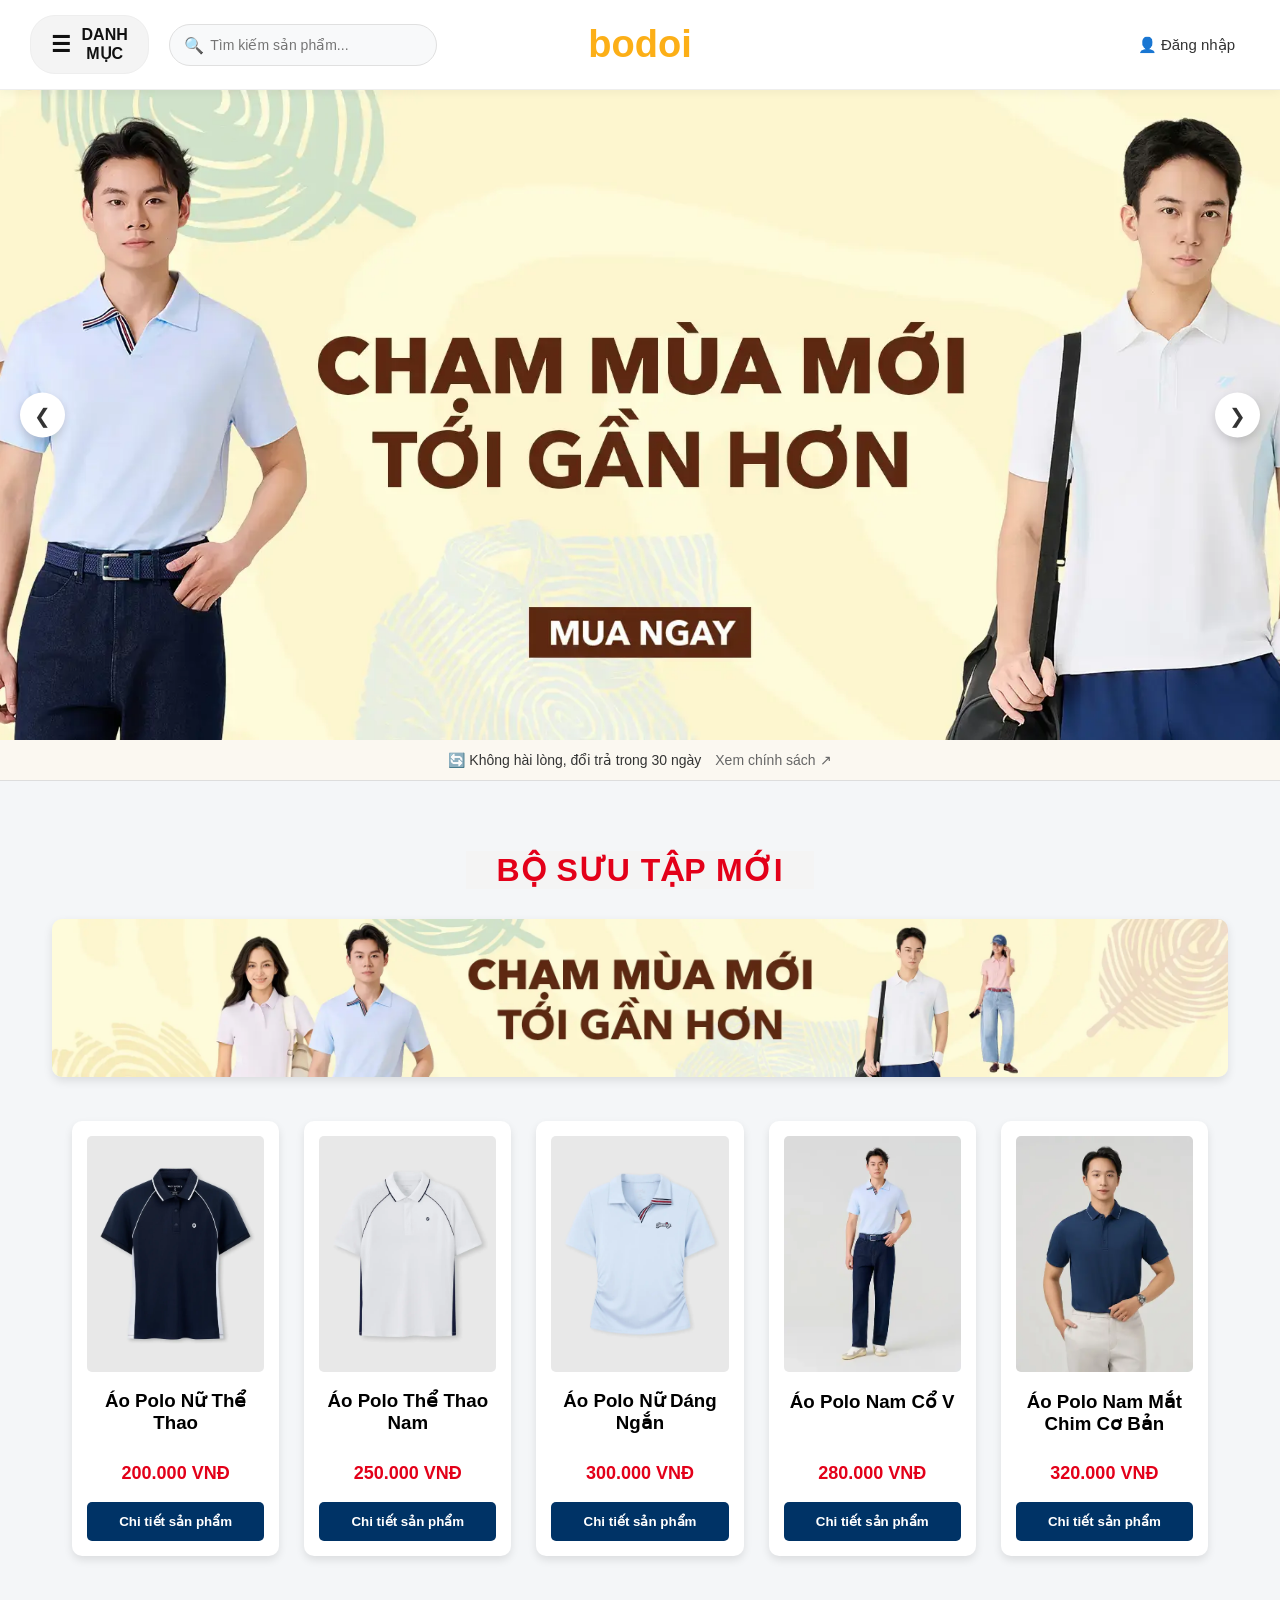
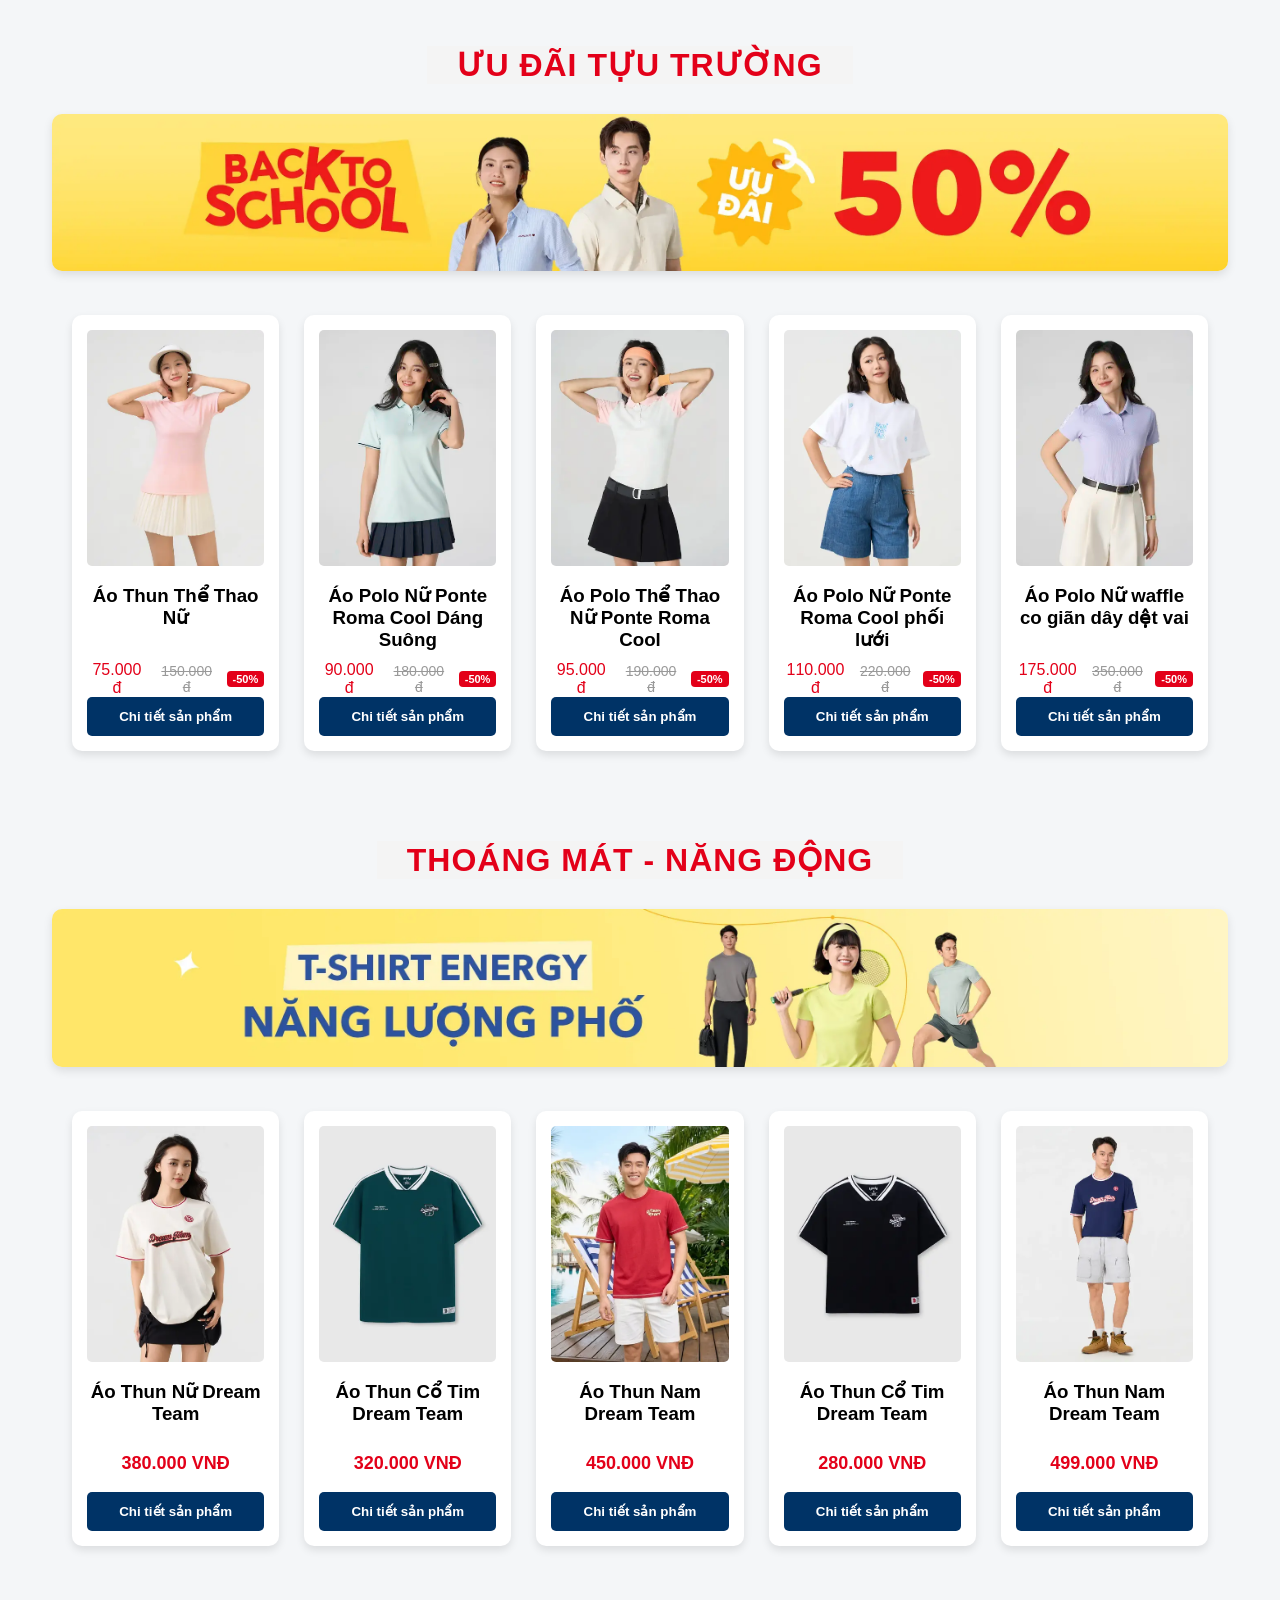
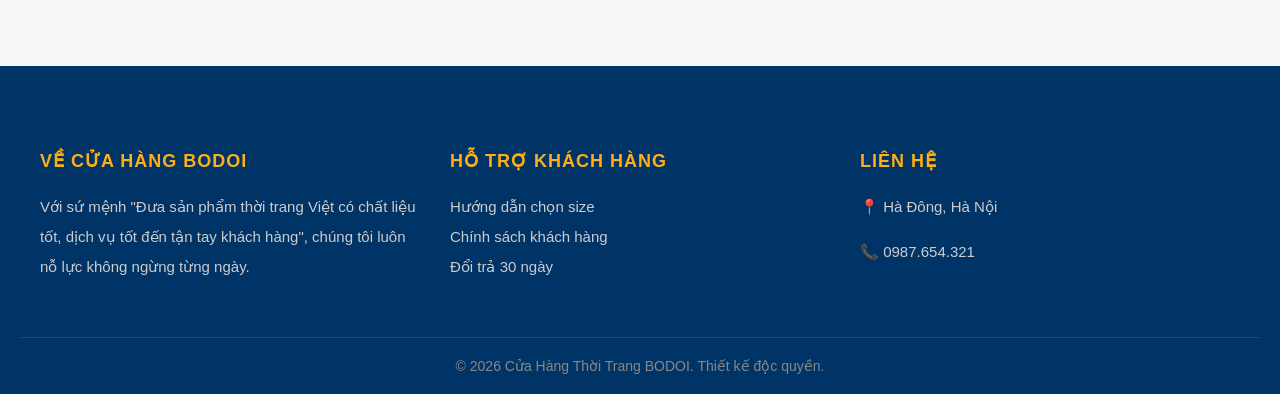
==== index.html @ 744ef0d8 "Add files via upload" ====
<!DOCTYPE html>
<html lang="vi">
<head>
    <meta charset="UTF-8">
    <meta name="viewport" content="width=device-width, initial-scale=1.0">
    <title>Cửa Hàng Thời Trang - Bodoi</title>
    <link rel="stylesheet" href="style.css">
</head>
<body>
    <!-- Header sẽ được JS tự động chèn vào đây -->

    <!-- BĂNG CHUYỀN QUẢNG CÁO -->
    <section style="position: relative; overflow: hidden;">
        <div id="bang-chuyen" style="display: flex; transition: transform 0.5s ease-in-out; width: 100%;">
            <div class="slide" onclick="document.getElementById('bo-suu-tap-1').scrollIntoView({behavior: 'smooth'})" style="min-width: 100%; height: 650px; background-image: url('km/km1.png'); background-size: cover; background-position: center; cursor: pointer;"></div>
            <div class="slide" onclick="document.getElementById('bo-suu-tap-2').scrollIntoView({behavior: 'smooth'})" style="min-width: 100%; height: 650px; background-image: url('km/km2.png'); background-size: cover; background-position: center; cursor: pointer;"></div>
            <div class="slide" onclick="document.getElementById('bo-suu-tap-3').scrollIntoView({behavior: 'smooth'})" style="min-width: 100%; height: 650px; background-image: url('km/km3.png'); background-size: cover; background-position: center; cursor: pointer;"></div>
        </div>
        <button id="nut-lui" style="position: absolute; top: 50%; left: 20px; transform: translateY(-50%); background-color: white; border: none; width: 45px; height: 45px; border-radius: 50%; font-size: 20px; cursor: pointer; box-shadow: 0 4px 10px rgba(0,0,0,0.15); color: #333; z-index: 10;">❮</button>
        <button id="nut-toi" style="position: absolute; top: 50%; right: 20px; transform: translateY(-50%); background-color: white; border: none; width: 45px; height: 45px; border-radius: 50%; font-size: 20px; cursor: pointer; box-shadow: 0 4px 10px rgba(0,0,0,0.15); color: #333; z-index: 10;">❯</button>
    </section>

    <!-- DÒNG CAM KẾT -->
    <div style="background-color: #fbf8f1; text-align: center; padding: 12px; font-size: 14px; color: #333; border-bottom: 1px solid #ddd;">
        🔄 Không hài lòng, đổi trả trong 30 ngày <a href="#" style="color: #666; text-decoration: none; margin-left: 10px;">Xem chính sách ↗</a>
    </div>

    <!-- BỘ SƯU TẬP 1 -->
    <div id="bo-suu-tap-1" class="phan-cach-khu-vuc"><h2>BỘ SƯU TẬP MỚI</h2></div>
    <div style="max-width: 95%; margin: 0 auto 20px auto; padding: 0 20px; text-align: center; box-sizing: border-box;">
        <img src="km/km4.png" alt="Banner Khuyến Mãi 4" style="width: 100%; border-radius: 10px; box-shadow: 0 4px 10px rgba(0,0,0,0.1);">
    </div>
    <main style="max-width: 95%; margin-left: auto; margin-right: auto; padding: 0 20px; box-sizing: border-box;">
        <!-- CHỈ CẦN ĐỂ KHUNG RỖNG Ở ĐÂY LÀ ĐƯỢC! -->
        <div class="danh-sach-san-pham" id="khu-vuc-sp-1"></div>
    </main>

    <!-- BỘ SƯU TẬP 2 -->
    <div id="bo-suu-tap-2" class="phan-cach-khu-vuc"><h2>Ưu đãi tựu trường</h2></div>
    <div style="max-width: 95%; margin: 0 auto 20px auto; padding: 0 20px; text-align: center; box-sizing: border-box;">
        <img src="km/km5.png" alt="Banner Khuyến Mãi 5" style="width: 100%; border-radius: 10px; box-shadow: 0 4px 10px rgba(0,0,0,0.1);">
    </div>
    <main style="max-width: 95%; margin-left: auto; margin-right: auto; padding: 0 20px; box-sizing: border-box;">
        <!-- CHỈ CẦN ĐỂ KHUNG RỖNG Ở ĐÂY LÀ ĐƯỢC! -->
        <div class="danh-sach-san-pham" id="khu-vuc-sp-2"></div>
    </main>

    <!-- BỘ SƯU TẬP 3 -->
    <div id="bo-suu-tap-3" class="phan-cach-khu-vuc"><h2>Thoáng mát - Năng động</h2></div>
    <div style="max-width: 95%; margin: 0 auto 20px auto; padding: 0 20px; text-align: center; box-sizing: border-box;">
        <img src="km/km6.png" alt="Banner Khuyến Mãi 6" style="width: 100%; border-radius: 10px; box-shadow: 0 4px 10px rgba(0,0,0,0.1);">
    </div>
    <main style="max-width: 95%; margin-left: auto; margin-right: auto; padding: 0 20px; box-sizing: border-box; margin-bottom: 50px;">
        <!-- CHỈ CẦN ĐỂ KHUNG RỖNG Ở ĐÂY LÀ ĐƯỢC! -->
        <div class="danh-sach-san-pham" id="khu-vuc-sp-3"></div>
    </main>

    <!-- Footer và Các cửa sổ nổi sẽ được JS tự động chèn vào đây -->
    <script src="script.js"></script>
</body>
</html>
---- style.css ----
/* ================================================== */
/* CSS GỐC VÀ DÙNG CHUNG CHO TẤT CẢ CÁC TRANG         */
/* ================================================== */
body { margin: 0; font-family: Arial, sans-serif; background-color: #f4f6f8; display: flex; flex-direction: column; min-height: 100vh; }
main { flex: 1; }
h2 { text-align: center; color: #003366; }

/* HEADER */
.khu-vuc-gio-hang { display: flex; align-items: center; gap: 15px; }
.khu-vuc-gio-hang button, .khu-vuc-gio-hang a { width: auto; white-space: nowrap; height: auto; box-sizing: border-box; display: inline-flex; align-items: center; justify-content: center; margin: 0 !important; padding: 10px 15px; border-radius: 8px; transition: background-color 0.3s ease; }
.khu-vuc-gio-hang button:hover, .khu-vuc-gio-hang a:hover { background-color: #f0f0f0 !important; }

/* SẢN PHẨM TRANG CHỦ */
.danh-sach-san-pham { display: flex; gap: 25px; padding: 20px; justify-content: center; flex-wrap: wrap; }
.hop-san-pham { background-color: white; border-radius: 10px; padding: 15px; text-align: center; box-shadow: 0 4px 8px rgba(0,0,0,0.1); transition: all 0.3s ease; box-sizing: border-box !important; width: calc(20% - 20px) !important; min-width: 180px; display: flex !important; flex-direction: column; }
.hop-san-pham h3 { flex-grow: 1; margin-bottom: 10px; }
.hop-san-pham button { margin-top: auto; }
.hop-san-pham:hover { transform: translateY(-10px); box-shadow: 0 15px 25px rgba(0,0,0,0.15); }
.hop-san-pham img { max-width: 100%; border-radius: 5px; transition: transform 0.3s ease; cursor: pointer; }
.hop-san-pham:hover img { transform: scale(1.05); }
.hop-san-pham p { color: #e30019; font-weight: bold; font-size: 18px; }
.nut-mua-hang { background-color: #003366; color: white; border: none; padding: 12px 20px; border-radius: 5px; cursor: pointer; font-weight: bold; width: 100%; transition: all 0.3s ease; }
.nut-mua-hang:hover { background-color: #fcaf17; color: #003366; }
.phan-cach-khu-vuc { text-align: center; margin: 70px auto 30px auto; position: relative; max-width: 95%; scroll-margin-top: 30px; }
.phan-cach-khu-vuc h2 { display: inline-block; font-size: 32px; color: #e30019; text-transform: uppercase; font-weight: bold; font-family: Arial, Helvetica, sans-serif; margin: 0; padding: 0 30px; background-color: #f4f4f4; position: relative; z-index: 2; letter-spacing: 1px; }
.phan-cach-khu-vuc::after { content: ''; position: absolute; top: 50%; left: 0; right: 0; height: 2px; background: linear-gradient(to right, transparent, #ccc, transparent); z-index: 1; }

/* TRANG GIỎ HÀNG */
.khu-vuc-thanh-toan { background-color: white; border-radius: 12px; box-shadow: 0 10px 30px rgba(0,0,0,0.05); padding: 40px; max-width: 900px; margin: 50px auto; font-family: Arial, sans-serif; }
.tieu-de-gio-hang { text-align: center; color: #003366; font-size: 28px; margin-top: 0; text-transform: uppercase; margin-bottom: 30px; }
.thanh-tieu-de-gio { display: flex; align-items: center; padding-bottom: 15px; border-bottom: 2px solid #eee; font-weight: bold; color: #555; gap: 15px; }
.dong-san-pham-moi { display: flex; align-items: center; padding: 20px 0; border-bottom: 1px dashed #eee; gap: 15px; transition: 0.3s; }
.dong-san-pham-moi:hover { background-color: #fcfcfc; }
.hop-checkbox { width: 20px; height: 20px; cursor: pointer; accent-color: #003366; }
.anh-sp-gio-hang { width: 80px; height: 80px; object-fit: cover; border-radius: 8px; border: 1px solid #ddd; }
.thong-tin-sp-gio { flex: 2; display: flex; flex-direction: column; gap: 5px; }
.ten-sp-gio { font-weight: bold; font-size: 16px; color: #333; }
.phan-loai-gio { font-size: 14px; color: #777; }
.don-gia-gio { flex: 1; color: #888; font-size: 15px; text-align: center; }
.so-luong-gio { flex: 1; display: flex; align-items: center; justify-content: center; }
.so-luong-gio button { width: 32px; height: 32px; background: white; border: 1px solid #ccc; border-radius: 4px; cursor: pointer; font-weight: bold; font-size: 16px; }
.so-luong-gio button:hover { border-color: #003366; color: #003366; }
.so-luong-gio span { width: 40px; text-align: center; font-weight: bold; font-size: 16px; }
.thanh-tien-gio { flex: 1; color: #e30019; font-weight: bold; font-size: 18px; text-align: right; }
.nut-xoa-gio { flex: 0.5; text-align: right; background: transparent; border: none; font-size: 22px; cursor: pointer; color: #aaa; transition: 0.2s; }
.nut-xoa-gio:hover { color: #e30019; transform: scale(1.1); }
.tong-ket-gio { display: flex; justify-content: space-between; align-items: center; margin-top: 30px; padding-top: 20px; border-top: 2px solid #003366; }
.khu-vuc-nut-mua { display: flex; gap: 15px; justify-content: flex-end; margin-top: 40px; }
.nut-quay-lai { background-color: #f0f0f0; color: #333; padding: 15px 30px; border-radius: 8px; text-decoration: none; font-weight: bold; font-size: 16px; transition: 0.3s; display: flex; align-items: center;}
.nut-quay-lai:hover { background-color: #e2e2e2; }
.nut-thanh-toan-moi { background-color: #003366; color: white; border: none; padding: 15px 40px; border-radius: 8px; font-size: 18px; cursor: pointer; font-weight: bold; transition: 0.3s; }
.nut-thanh-toan-moi:hover { background-color: #fcaf17; color: #003366; }

/* TRANG CHI TIẾT SẢN PHẨM */
.container-sp { max-width: 1200px; margin: 20px auto 50px auto; padding: 0 20px; width: 100%; box-sizing: border-box; }
.duong-dan-breadcrumb { font-size: 14px; color: #666; margin-bottom: 20px; }
.layout-chi-tiet { display: flex; gap: 50px; align-items: flex-start; background: white; padding: 30px; border-radius: 12px; box-shadow: 0 4px 15px rgba(0,0,0,0.05); }
.cot-anh { display: flex; gap: 15px; flex: 1.2; }
.danh-sach-anh-nho { display: flex; flex-direction: column; gap: 10px; width: 80px; }
.danh-sach-anh-nho img { width: 100%; border-radius: 8px; cursor: pointer; border: 1px solid #eee; transition: 0.2s; }
.danh-sach-anh-nho img.active { border: 2px solid #fcaf17; }
.anh-chinh-wrapper { flex: 1; }
.anh-chinh-wrapper img { width: 100%; border-radius: 12px; }
.cot-thong-tin { flex: 1; }
.gia-ca-khu-vuc { display: flex; align-items: center; gap: 15px; margin-bottom: 15px; }
.gia-moi { font-size: 28px; color: #e30019; font-weight: bold; }
.ten-sp { font-size: 24px; color: #333; margin: 0 0 20px 0; line-height: 1.4; }
.tieu-de-thuoc-tinh { font-size: 15px; color: #333; margin-bottom: 10px; font-weight: bold; display: flex; justify-content: space-between; max-width: 400px; }
.nhom-thuoc-tinh { display: flex; gap: 10px; margin-bottom: 25px; flex-wrap: wrap; }
.nut-chon { background: white; border: 1px solid #ddd; border-radius: 6px; padding: 0 15px; min-width: 45px; height: 40px; display: flex; align-items: center; justify-content: center; cursor: pointer; font-size: 14px; color: #333; transition: 0.2s; box-sizing: border-box; width: auto !important; }
.nut-chon:hover { border-color: #fcaf17; color: #fcaf17; }
.nut-chon.active { border-color: #fcaf17; background-color: #fff9eb; color: #fcaf17; font-weight: bold; }
.hanh-dong-mua { display: flex; gap: 15px; align-items: center; margin-bottom: 30px; }
.chon-so-luong { display: flex; align-items: center; border: 1px solid #ddd; border-radius: 8px; overflow: hidden; height: 50px; }
.chon-so-luong button { width: 40px; height: 100%; background: white; border: none; font-size: 20px; cursor: pointer; }
.chon-so-luong input { width: 40px; height: 100%; border: none; text-align: center; font-size: 16px; outline: none; border-left: 1px solid #ddd; border-right: 1px solid #ddd; }
#sp-nut-mua { flex: 1; background-color: #fcaf17; color: #111; border: none; border-radius: 8px; height: 50px; font-size: 18px; font-weight: bold; cursor: pointer; transition: 0.3s; display: flex; justify-content: center; align-items: center; gap: 10px; }
#sp-nut-mua:hover { background-color: #e59a0f; }
.hop-cam-ket { display: grid; grid-template-columns: 1fr 1fr; gap: 15px; margin-bottom: 40px; }
.item-cam-ket { border: 1px solid #eee; padding: 15px; border-radius: 8px; display: flex; align-items: center; gap: 10px; font-size: 13px; color: #555; }
.item-cam-ket span { font-size: 20px; }
.phan-mo-ta { border-top: 1px solid #eee; padding-top: 30px; }
.phan-mo-ta h3 { font-size: 20px; margin-bottom: 15px; }
.phan-mo-ta p { line-height: 1.8; color: #444; font-size: 15px; margin: 5px 0; }
.bang-size table { width: 100%; border-collapse: collapse; text-align: center; font-size: 13px; margin-bottom: 20px; }
.bang-size th { padding: 12px; border: 1px solid #eee; background-color: #f9f9f9; font-weight: bold; }
.bang-size td { padding: 12px; border: 1px solid #eee; }
.bang-size td:first-child { color: #555; font-weight: bold; background-color: #fcfcfc; }
.tab-size-btn { flex: 1; text-align: center; padding: 10px; color: #666; cursor: pointer; border-radius: 6px; transition: 0.2s; }
.tab-size-btn.active { background: white; font-weight: bold; color: #111; box-shadow: 0 2px 5px rgba(0,0,0,0.05); cursor: default; }

/* TRANG THANH TOÁN */
.layout-thanh-toan { display: flex; gap: 30px; max-width: 1200px; margin: 40px auto; padding: 0 20px; align-items: flex-start; }
.khung-thong-tin { flex: 1.5; background: white; padding: 30px; border-radius: 12px; box-shadow: 0 4px 15px rgba(0,0,0,0.05); }
.khung-don-hang { flex: 1; background: #fafafa; padding: 30px; border-radius: 12px; border: 1px solid #eee; }
.tieu-de-form { color: #003366; margin-top: 0; margin-bottom: 25px; font-size: 22px; border-bottom: 2px solid #eee; padding-bottom: 10px; }
.form-nhap { width: 100%; padding: 14px; margin-bottom: 15px; border: 1px solid #ccc; border-radius: 6px; font-size: 15px; box-sizing: border-box; outline: none; transition: 0.3s; }
.form-nhap:focus { border-color: #003366; box-shadow: 0 0 5px rgba(0,51,102,0.2); }
.phuong-thuc-tt { border: 1px solid #ccc; padding: 15px; border-radius: 6px; margin-bottom: 10px; cursor: pointer; display: flex; align-items: center; gap: 10px; background: white; }
#nut-xac-nhan-dat-hang { width: 100%; background-color: #003366; color: white; border: none; padding: 18px; font-size: 18px; font-weight: bold; border-radius: 8px; cursor: pointer; transition: 0.3s; margin-top: 20px; }
#nut-xac-nhan-dat-hang:hover { background-color: #fcaf17; color: #003366; }
.dong-tong-tien { display: flex; justify-content: space-between; font-size: 20px; font-weight: bold; margin-top: 20px; padding-top: 20px; border-top: 2px solid #ccc; }

/* TRANG TÌM KIẾM */
.khu-vuc-tim-kiem { background-color: white; border-radius: 12px; box-shadow: 0 10px 30px rgba(0,0,0,0.05); padding: 40px; max-width: 800px; margin: 50px auto; font-family: Arial, sans-serif; min-height: 50vh; }
#tieu-de-ket-qua { color: #003366; font-size: 24px; margin-top: 0; margin-bottom: 30px; border-bottom: 2px solid #eee; padding-bottom: 15px; }
.dong-sp-tim-kiem { display: flex; align-items: center; gap: 20px; padding: 20px; border-bottom: 1px dashed #eee; cursor: pointer; transition: 0.3s; border-radius: 8px; }
.dong-sp-tim-kiem:hover { background-color: #f8f9fa; transform: translateX(10px); box-shadow: 0 4px 10px rgba(0,0,0,0.05); }
.dong-sp-tim-kiem img { width: 90px; height: 110px; object-fit: contain; background-color: #f4f4f4; border-radius: 8px; border: 1px solid #ddd; }
.dong-sp-tim-kiem .thong-tin { flex: 1; }
.dong-sp-tim-kiem h3 { margin: 0 0 10px 0; color: #333; font-size: 18px; }
.dong-sp-tim-kiem p { margin: 0; color: #e30019; font-weight: bold; font-size: 18px; }
.nut-xem-chi-tiet { background-color: #003366; color: white; border: none; padding: 12px 25px; border-radius: 6px; font-weight: bold; cursor: pointer; transition: 0.3s; font-size: 14px; }
.nut-xem-chi-tiet:hover { background-color: #fcaf17; color: #003366; }

/* CÁC THÀNH PHẦN NỔI (MODALS) */
.cua-so-noi { display: none; position: fixed; z-index: 1000; left: 0; top: 0; width: 100%; height: 100%; background-color: rgba(0,0,0,0.6); }
.noi-dung-cua-so { background-color: white; margin: 10% auto; padding: 30px; border-radius: 12px; width: 350px; box-shadow: 0 10px 25px rgba(0,0,0,0.2); }
.nut-dong { color: #aaa; float: right; font-size: 28px; font-weight: bold; cursor: pointer; margin-top: -15px; margin-right: -10px; }
.nut-dong:hover { color: #e30019; }
#form-dang-nhap input { width: 100%; padding: 14px; margin-bottom: 15px; border: 1px solid #ccc; border-radius: 8px; box-sizing: border-box; font-size: 16px; outline: none; transition: all 0.3s ease; font-family: Arial, sans-serif; }
#form-dang-nhap input:focus { border-color: #003366; box-shadow: 0 0 8px rgba(0, 51, 102, 0.2); }
#nut-dang-ky { background-color: #f0f0f0 !important; color: #333 !important; border-radius: 8px !important; padding: 14px !important; border: none; cursor: pointer; font-weight: bold; }
#nut-dang-ky:hover { background-color: #e0e0e0 !important; }
#nut-dang-nhap { background-color: #003366 !important; color: white !important; border-radius: 8px !important; padding: 14px !important; border: none; cursor: pointer; font-weight: bold; }
#nut-dang-nhap:hover { background-color: #fcaf17 !important; color: #003366 !important; }
#khu-vuc-thong-bao { position: fixed; bottom: 20px; right: 20px; z-index: 9999; display: flex; flex-direction: column; gap: 10px; }
.thong-bao-dep { background-color: #28a745; color: white; padding: 15px 25px; border-radius: 8px; box-shadow: 0 4px 12px rgba(0,0,0,0.2); font-size: 16px; font-weight: bold; animation: truotVao 0.4s ease-out; }
.thong-bao-dep.loi { background-color: #e30019; }
@keyframes truotVao { from { transform: translateX(100%); opacity: 0; } to { transform: translateX(0); opacity: 1; } }

/* CHÂN TRANG (FOOTER) */
footer { background-color: #003366; color: #f8f9fa; padding: 60px 20px 20px 20px; margin-top: 50px; font-family: Arial, sans-serif; position: relative; z-index: 1; }
.footer-container { max-width: 1200px; margin: 0 auto; display: flex; flex-wrap: wrap; justify-content: space-between; gap: 30px; }
.footer-cot { flex: 1; min-width: 250px; }
.footer-cot h4 { color: #fcaf17; font-size: 18px; margin-bottom: 20px; text-transform: uppercase; letter-spacing: 1px; }
.footer-cot p, .footer-cot a { color: #ccc; text-decoration: none; line-height: 2; font-size: 15px; display: block; transition: 0.3s; }
.footer-cot a:hover { color: #fcaf17; padding-left: 5px; }
.footer-bottom { text-align: center; padding-top: 20px; margin-top: 40px; border-top: 1px solid rgba(255,255,255,0.1); font-size: 14px; color: #888; }


/* ================================================== */
/* BẢN NÂNG CẤP: MEGA MENU (DANH MỤC LỚN PHÓNG TO)    */
/* ================================================== */
#mega-menu {
    position: absolute;
    top: 100%;
    left: 0;
    width: 100%;
    background-color: white;
    z-index: 1000;
    box-shadow: 0 10px 30px rgba(0,0,0,0.15);
    display: none; 
    max-height: 90vh; /* Tăng không gian chiều cao */
    overflow-y: auto;
    border-top: 1px solid #eee;
    text-align: left;
}

/* Kéo giãn bề ngang tối đa */
.mega-menu-container { max-width: 1400px; margin: 0 auto; padding: 30px 40px 50px 40px; }

/* Các nút liên kết nhỏ ở trên cùng */
.mega-menu-top-links { display: flex; justify-content: center; gap: 20px; margin-bottom: 40px; border-bottom: 1px solid #eee; padding-bottom: 25px; }
.mega-menu-top-links span { background: #f4f4f4; padding: 12px 25px; border-radius: 25px; font-size: 15px; font-weight: bold; cursor: pointer; transition: 0.2s; color: #555; }
.mega-menu-top-links span:hover { background: #e0e0e0; color: #003366; }

/* 4 Cột danh mục */
.mega-menu-columns { display: flex; gap: 50px; }
.mega-col { flex: 1; }
.mega-col h3 { font-size: 20px; margin-top: 0; margin-bottom: 25px; color: #111; display: flex; justify-content: space-between; align-items: center; border-bottom: 2px solid #fcaf17; padding-bottom: 15px; text-transform: uppercase; }

/* Từng dòng sản phẩm trong danh mục */
.mega-item { display: flex; align-items: center; justify-content: space-between; margin-bottom: 20px; cursor: pointer; color: #444; font-size: 16px; transition: 0.2s; font-weight: bold; }
.mega-item:hover { color: #fcaf17; transform: translateX(8px); }
.mega-item-trai { display: flex; align-items: center; gap: 15px; }
.mega-item-icon { width: 45px; height: 45px; background: #eee; border-radius: 50%; object-fit: contain; padding: 5px; border: 1px solid #ddd; }

/* Cột Banner khuyến mãi */
.mega-col-banners { display: flex; flex-direction: column; gap: 20px; }
.mega-col-banners img { width: 100%; border-radius: 10px; cursor: pointer; transition: 0.2s; box-shadow: 0 4px 10px rgba(0,0,0,0.1); }
.mega-col-banners img:hover { transform: scale(1.03); box-shadow: 0 8px 20px rgba(0,0,0,0.2); }

/* Nút Đóng */
.nut-dong-mega { display: block; margin: 40px auto 0 auto; background: white; border: 2px solid #ccc; padding: 12px 40px; border-radius: 30px; cursor: pointer; font-weight: bold; font-size: 16px; transition: 0.2s; }
.nut-dong-mega:hover { background: #f4f4f4; color: #e30019; border-color: #e30019; }

/* Vùng xám tối khi mở menu */
#mega-menu-backdrop { display: none; position: fixed; top: 0; left: 0; width: 100%; height: 100%; background: rgba(0,0,0,0.5); z-index: 1000; }
/* TRANG TRÍ GIÁ KHUYẾN MÃI TINH TẾ */
.khung-gia {
    display: flex;
    justify-content: center;
    align-items: center;
    gap: 10px;
}
.gia-goc {
    text-decoration: line-through;
    color: #999;
    font-size: 14px;
    font-weight: normal;
}
.nhan-giam-gia {
    background-color: #e30019;
    color: white;
    font-size: 11px;
    padding: 2px 6px;
    border-radius: 4px;
    font-weight: bold;
}
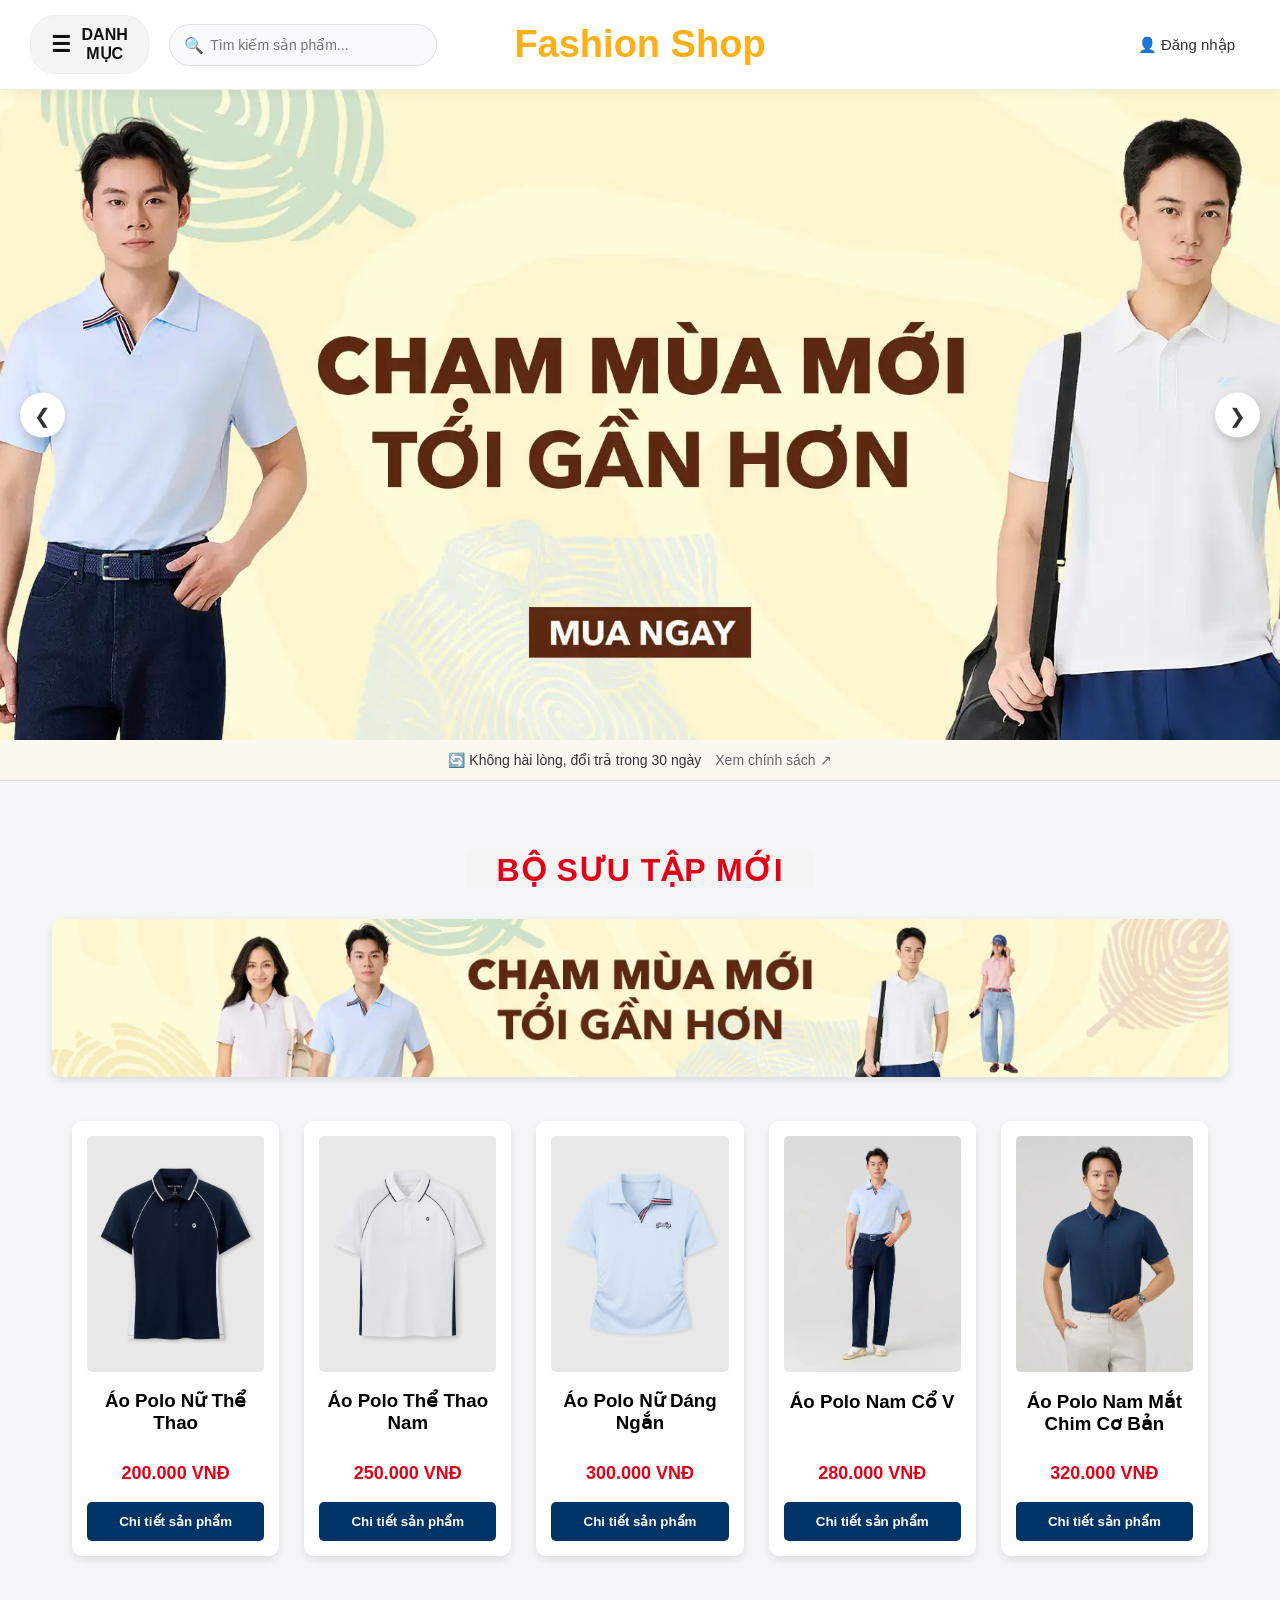
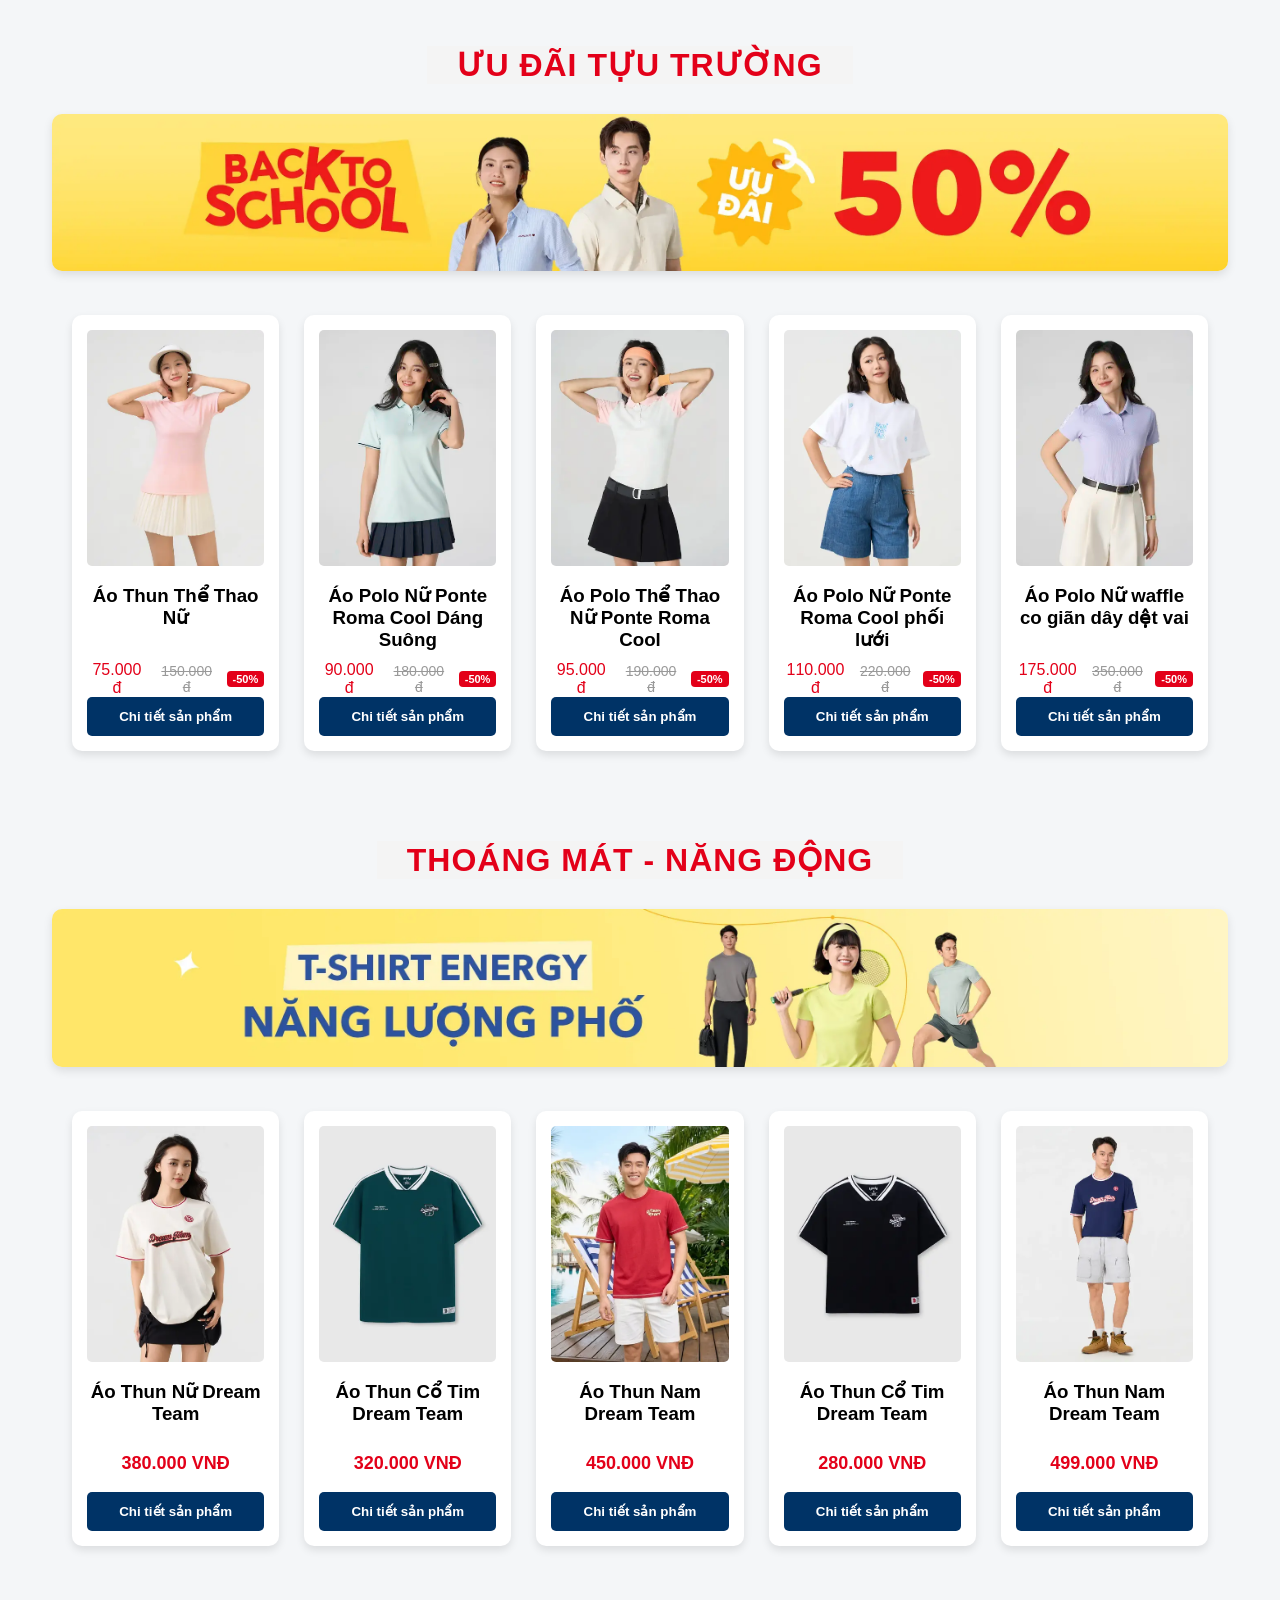
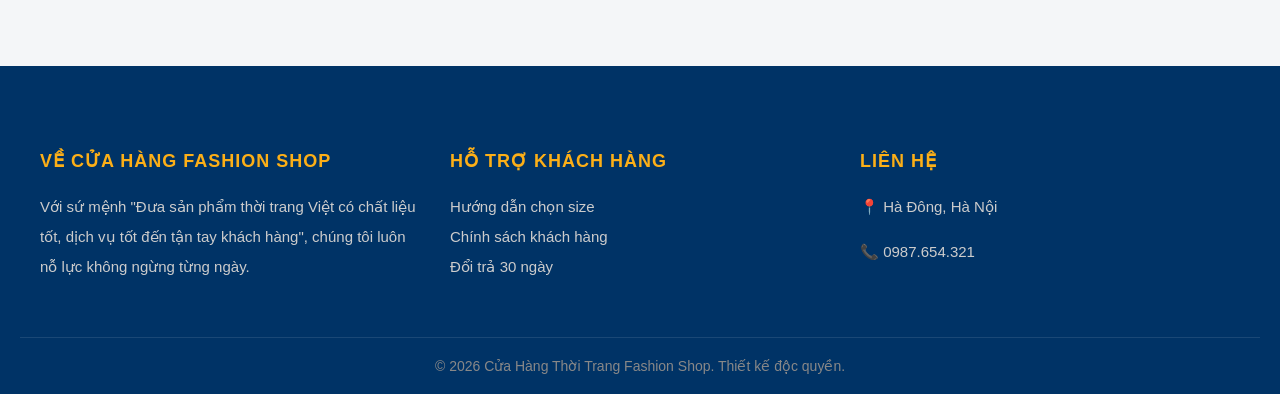
==== commit 5368e9d1: "Add files via upload" ====
--- a/index.html
+++ b/index.html
@@ -3,7 +3,7 @@
 <head>
     <meta charset="UTF-8">
     <meta name="viewport" content="width=device-width, initial-scale=1.0">
-    <title>Cửa Hàng Thời Trang - Bodoi</title>
+    <title>Fashion Shop</title>
     <link rel="stylesheet" href="style.css">
 </head>
 <body>
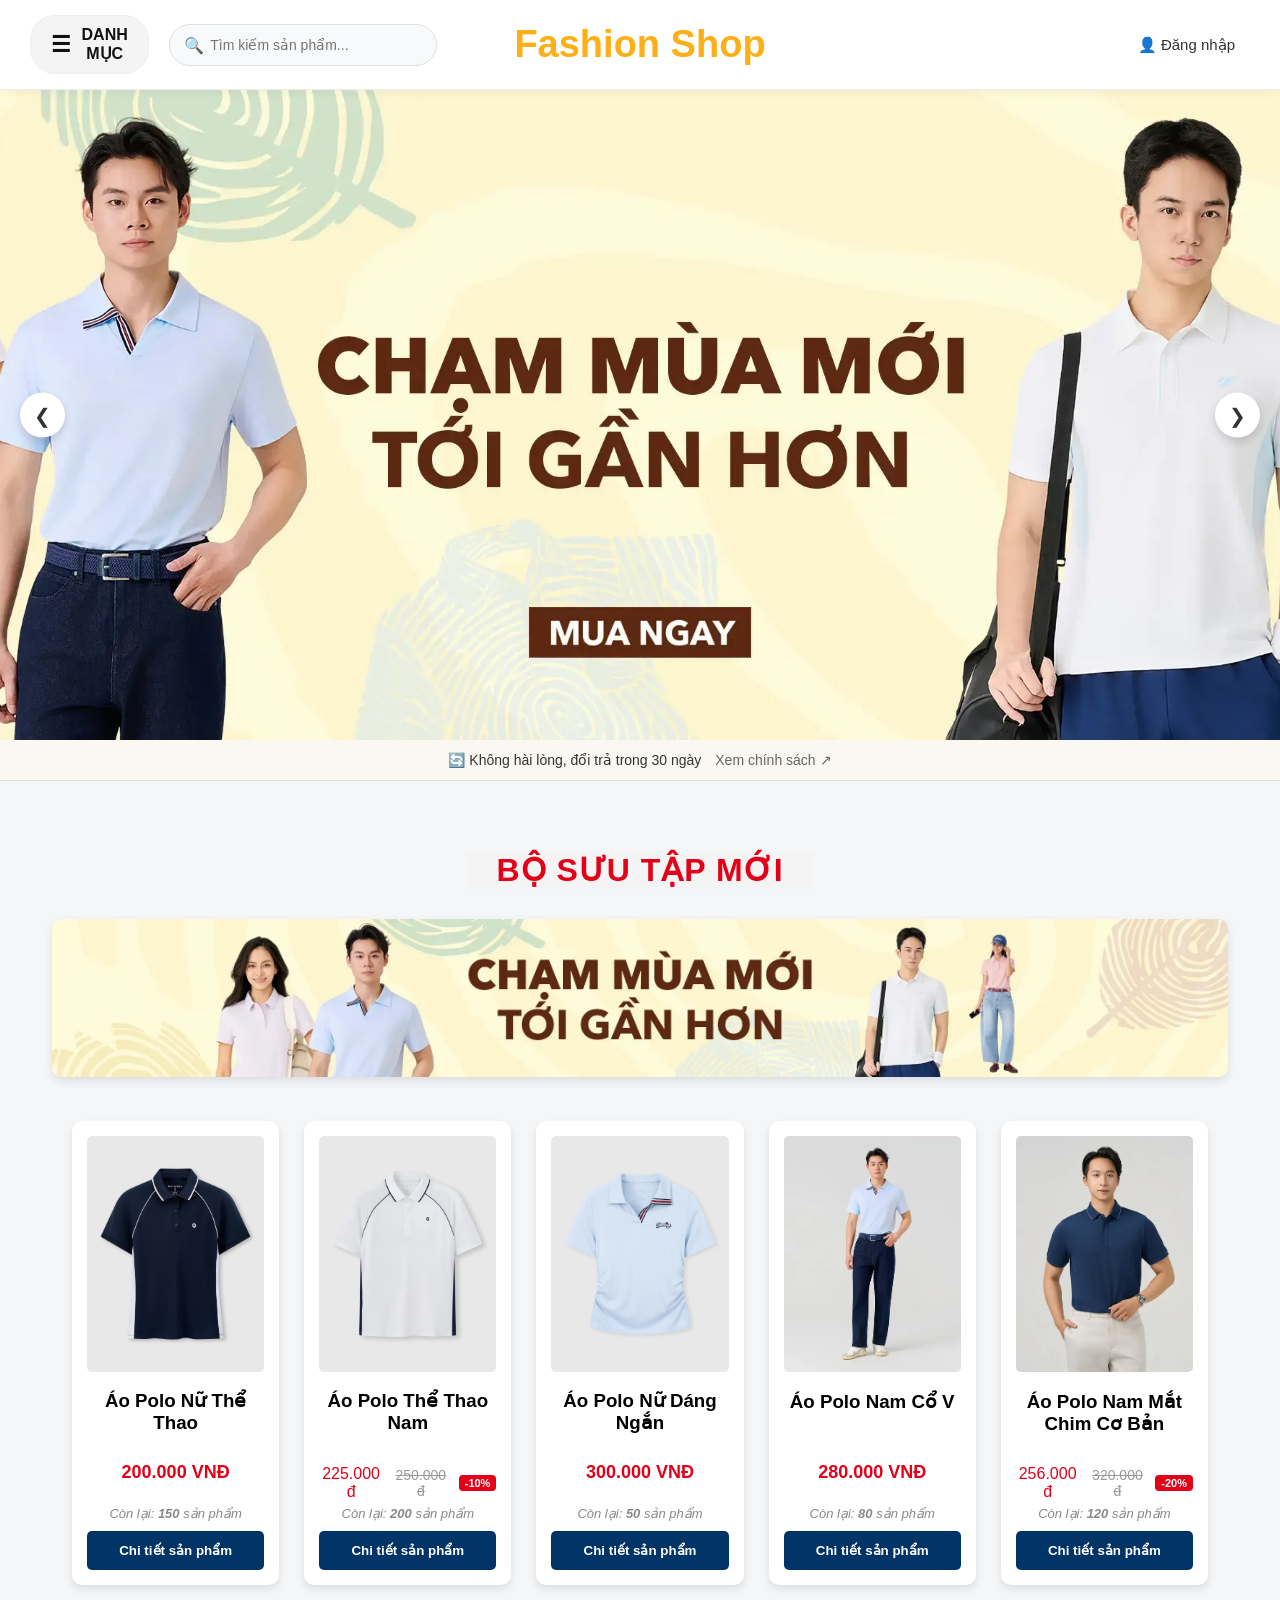
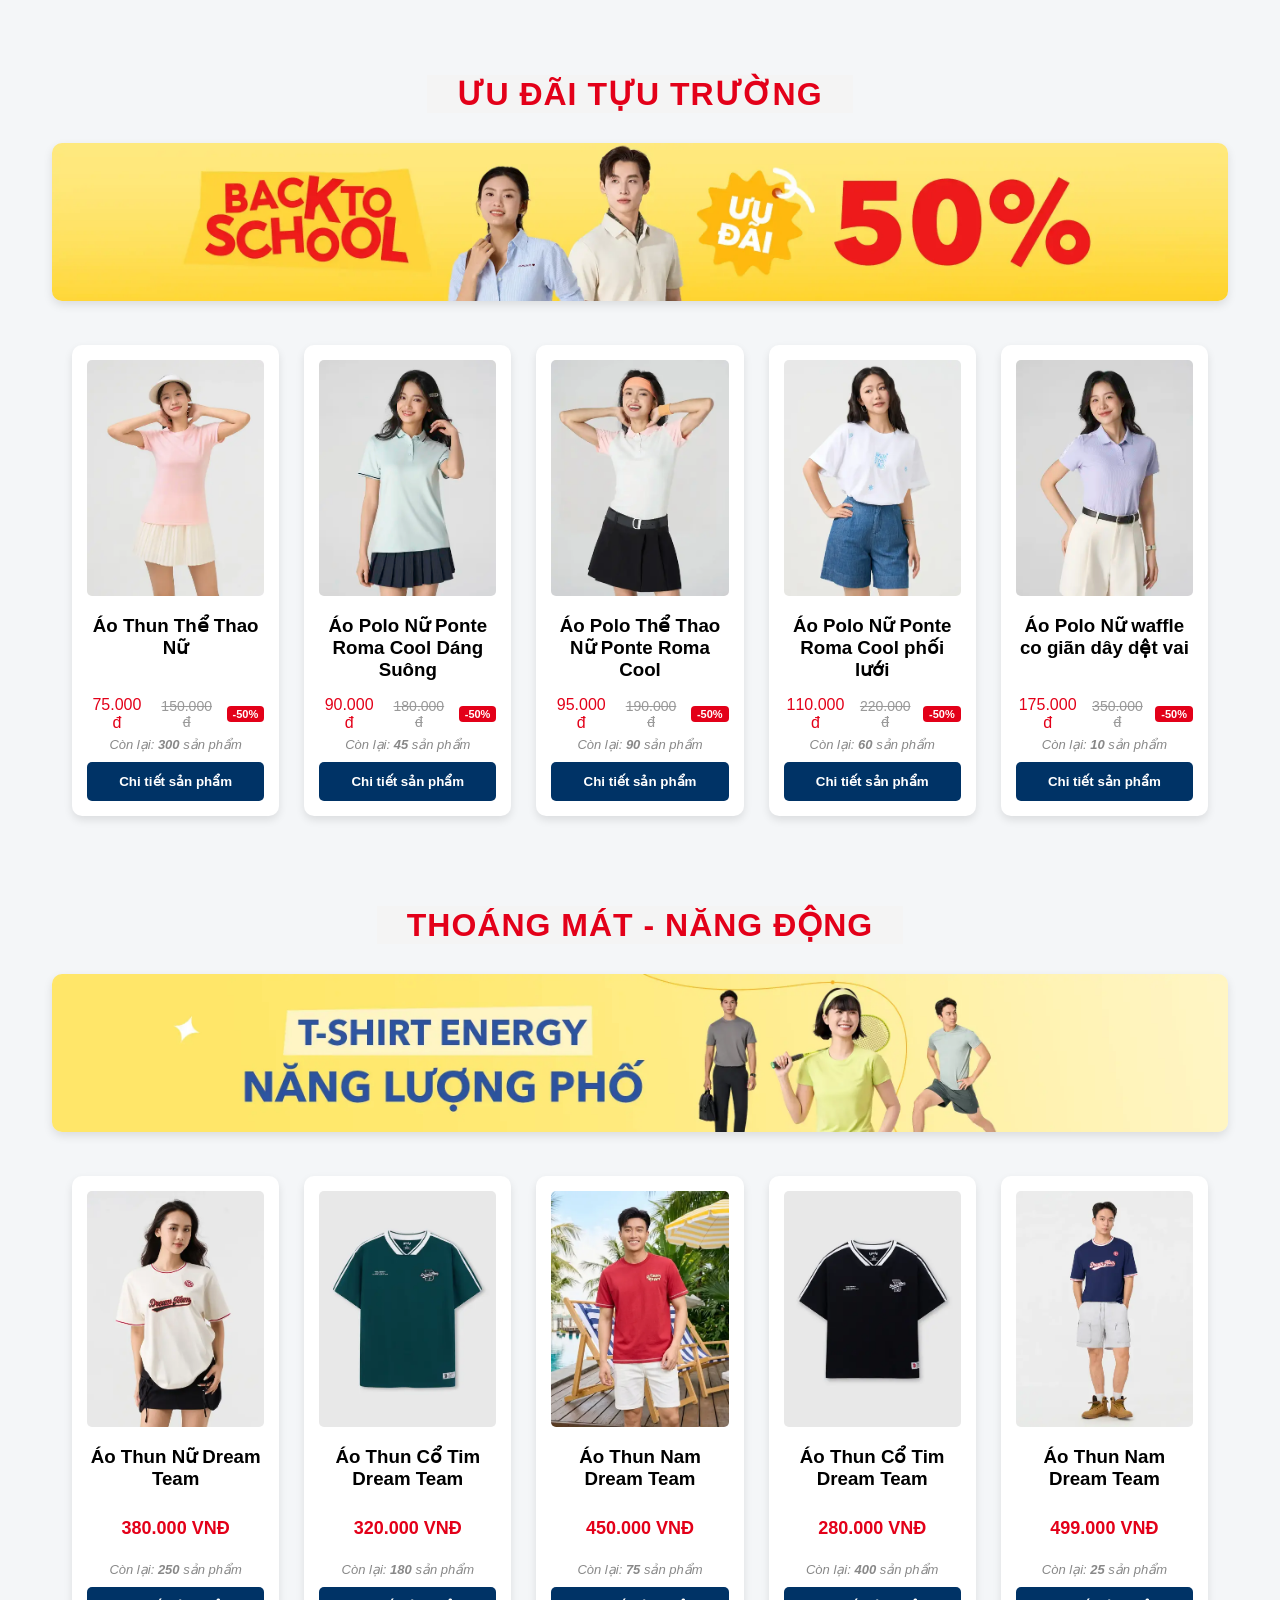
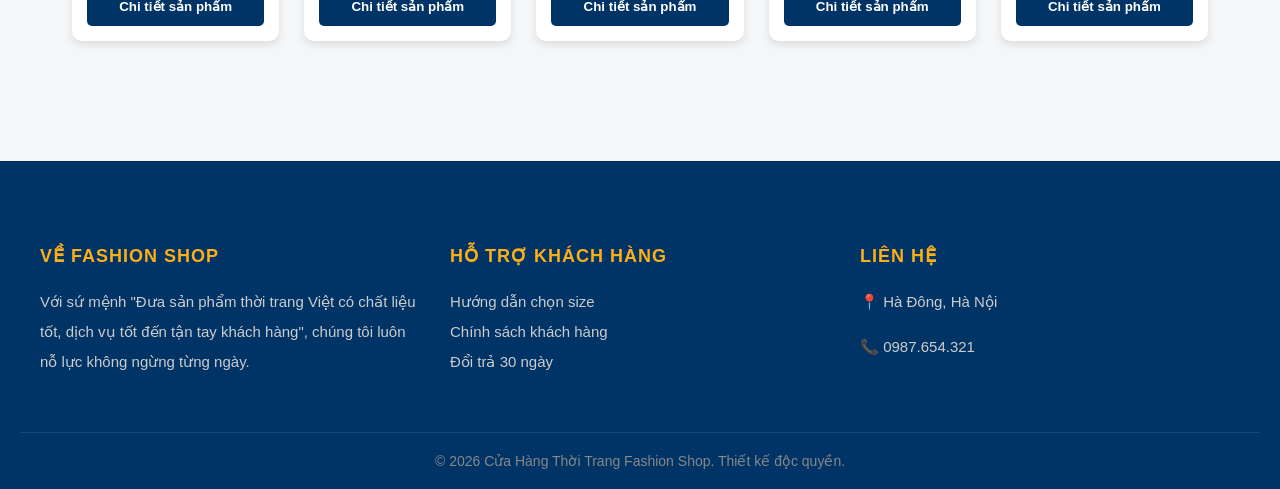
==== commit eff8e254: "Add files via upload" ====
--- a/index.html
+++ b/index.html
@@ -3,13 +3,12 @@
 <head>
     <meta charset="UTF-8">
     <meta name="viewport" content="width=device-width, initial-scale=1.0">
-    <title>Fashion Shop</title>
+    <title>Fashion Shop - Trang chủ</title>
     <link rel="stylesheet" href="style.css">
 </head>
 <body>
     <!-- Header sẽ được JS tự động chèn vào đây -->
 
-    <!-- BĂNG CHUYỀN QUẢNG CÁO -->
     <section style="position: relative; overflow: hidden;">
         <div id="bang-chuyen" style="display: flex; transition: transform 0.5s ease-in-out; width: 100%;">
             <div class="slide" onclick="document.getElementById('bo-suu-tap-1').scrollIntoView({behavior: 'smooth'})" style="min-width: 100%; height: 650px; background-image: url('km/km1.png'); background-size: cover; background-position: center; cursor: pointer;"></div>
@@ -20,7 +19,6 @@
         <button id="nut-toi" style="position: absolute; top: 50%; right: 20px; transform: translateY(-50%); background-color: white; border: none; width: 45px; height: 45px; border-radius: 50%; font-size: 20px; cursor: pointer; box-shadow: 0 4px 10px rgba(0,0,0,0.15); color: #333; z-index: 10;">❯</button>
     </section>
 
-    <!-- DÒNG CAM KẾT -->
     <div style="background-color: #fbf8f1; text-align: center; padding: 12px; font-size: 14px; color: #333; border-bottom: 1px solid #ddd;">
         🔄 Không hài lòng, đổi trả trong 30 ngày <a href="#" style="color: #666; text-decoration: none; margin-left: 10px;">Xem chính sách ↗</a>
     </div>
@@ -31,7 +29,6 @@
         <img src="km/km4.png" alt="Banner Khuyến Mãi 4" style="width: 100%; border-radius: 10px; box-shadow: 0 4px 10px rgba(0,0,0,0.1);">
     </div>
     <main style="max-width: 95%; margin-left: auto; margin-right: auto; padding: 0 20px; box-sizing: border-box;">
-        <!-- CHỈ CẦN ĐỂ KHUNG RỖNG Ở ĐÂY LÀ ĐƯỢC! -->
         <div class="danh-sach-san-pham" id="khu-vuc-sp-1"></div>
     </main>
 
@@ -41,7 +38,6 @@
         <img src="km/km5.png" alt="Banner Khuyến Mãi 5" style="width: 100%; border-radius: 10px; box-shadow: 0 4px 10px rgba(0,0,0,0.1);">
     </div>
     <main style="max-width: 95%; margin-left: auto; margin-right: auto; padding: 0 20px; box-sizing: border-box;">
-        <!-- CHỈ CẦN ĐỂ KHUNG RỖNG Ở ĐÂY LÀ ĐƯỢC! -->
         <div class="danh-sach-san-pham" id="khu-vuc-sp-2"></div>
     </main>
 
@@ -51,7 +47,6 @@
         <img src="km/km6.png" alt="Banner Khuyến Mãi 6" style="width: 100%; border-radius: 10px; box-shadow: 0 4px 10px rgba(0,0,0,0.1);">
     </div>
     <main style="max-width: 95%; margin-left: auto; margin-right: auto; padding: 0 20px; box-sizing: border-box; margin-bottom: 50px;">
-        <!-- CHỈ CẦN ĐỂ KHUNG RỖNG Ở ĐÂY LÀ ĐƯỢC! -->
         <div class="danh-sach-san-pham" id="khu-vuc-sp-3"></div>
     </main>
 
--- a/style.css
+++ b/style.css
@@ -113,9 +113,9 @@
 .nut-xem-chi-tiet { background-color: #003366; color: white; border: none; padding: 12px 25px; border-radius: 6px; font-weight: bold; cursor: pointer; transition: 0.3s; font-size: 14px; }
 .nut-xem-chi-tiet:hover { background-color: #fcaf17; color: #003366; }
 
-/* CÁC THÀNH PHẦN NỔI (MODALS) */
-.cua-so-noi { display: none; position: fixed; z-index: 1000; left: 0; top: 0; width: 100%; height: 100%; background-color: rgba(0,0,0,0.6); }
-.noi-dung-cua-so { background-color: white; margin: 10% auto; padding: 30px; border-radius: 12px; width: 350px; box-shadow: 0 10px 25px rgba(0,0,0,0.2); }
+/* CÁC THÀNH PHẦN NỔI (MODALS) - LƯU Ý Z-INDEX ĐÃ ĐƯỢC CHỈNH LÊN 1005 */
+.cua-so-noi { display: none; position: fixed; z-index: 1005; left: 0; top: 0; width: 100%; height: 100%; background-color: rgba(0,0,0,0.6); }
+.noi-dung-cua-so { background-color: white; margin: 10% auto; padding: 30px; border-radius: 12px; width: 350px; box-shadow: 0 10px 25px rgba(0,0,0,0.2); position: relative; }
 .nut-dong { color: #aaa; float: right; font-size: 28px; font-weight: bold; cursor: pointer; margin-top: -15px; margin-right: -10px; }
 .nut-dong:hover { color: #e30019; }
 #form-dang-nhap input { width: 100%; padding: 14px; margin-bottom: 15px; border: 1px solid #ccc; border-radius: 8px; box-sizing: border-box; font-size: 16px; outline: none; transition: all 0.3s ease; font-family: Arial, sans-serif; }
@@ -138,73 +138,30 @@
 .footer-cot a:hover { color: #fcaf17; padding-left: 5px; }
 .footer-bottom { text-align: center; padding-top: 20px; margin-top: 40px; border-top: 1px solid rgba(255,255,255,0.1); font-size: 14px; color: #888; }
 
-
 /* ================================================== */
-/* BẢN NÂNG CẤP: MEGA MENU (DANH MỤC LỚN PHÓNG TO)    */
+/* MEGA MENU (DANH MỤC LỚN PHÓNG TO)                  */
 /* ================================================== */
-#mega-menu {
-    position: absolute;
-    top: 100%;
-    left: 0;
-    width: 100%;
-    background-color: white;
-    z-index: 1000;
-    box-shadow: 0 10px 30px rgba(0,0,0,0.15);
-    display: none; 
-    max-height: 90vh; /* Tăng không gian chiều cao */
-    overflow-y: auto;
-    border-top: 1px solid #eee;
-    text-align: left;
-}
-
-/* Kéo giãn bề ngang tối đa */
+#mega-menu { position: absolute; top: 100%; left: 0; width: 100%; background-color: white; z-index: 1000; box-shadow: 0 10px 30px rgba(0,0,0,0.15); display: none; max-height: 90vh; overflow-y: auto; border-top: 1px solid #eee; text-align: left; }
 .mega-menu-container { max-width: 1400px; margin: 0 auto; padding: 30px 40px 50px 40px; }
-
-/* Các nút liên kết nhỏ ở trên cùng */
 .mega-menu-top-links { display: flex; justify-content: center; gap: 20px; margin-bottom: 40px; border-bottom: 1px solid #eee; padding-bottom: 25px; }
 .mega-menu-top-links span { background: #f4f4f4; padding: 12px 25px; border-radius: 25px; font-size: 15px; font-weight: bold; cursor: pointer; transition: 0.2s; color: #555; }
 .mega-menu-top-links span:hover { background: #e0e0e0; color: #003366; }
-
-/* 4 Cột danh mục */
 .mega-menu-columns { display: flex; gap: 50px; }
 .mega-col { flex: 1; }
 .mega-col h3 { font-size: 20px; margin-top: 0; margin-bottom: 25px; color: #111; display: flex; justify-content: space-between; align-items: center; border-bottom: 2px solid #fcaf17; padding-bottom: 15px; text-transform: uppercase; }
-
-/* Từng dòng sản phẩm trong danh mục */
 .mega-item { display: flex; align-items: center; justify-content: space-between; margin-bottom: 20px; cursor: pointer; color: #444; font-size: 16px; transition: 0.2s; font-weight: bold; }
 .mega-item:hover { color: #fcaf17; transform: translateX(8px); }
 .mega-item-trai { display: flex; align-items: center; gap: 15px; }
 .mega-item-icon { width: 45px; height: 45px; background: #eee; border-radius: 50%; object-fit: contain; padding: 5px; border: 1px solid #ddd; }
-
-/* Cột Banner khuyến mãi */
 .mega-col-banners { display: flex; flex-direction: column; gap: 20px; }
 .mega-col-banners img { width: 100%; border-radius: 10px; cursor: pointer; transition: 0.2s; box-shadow: 0 4px 10px rgba(0,0,0,0.1); }
 .mega-col-banners img:hover { transform: scale(1.03); box-shadow: 0 8px 20px rgba(0,0,0,0.2); }
-
-/* Nút Đóng */
 .nut-dong-mega { display: block; margin: 40px auto 0 auto; background: white; border: 2px solid #ccc; padding: 12px 40px; border-radius: 30px; cursor: pointer; font-weight: bold; font-size: 16px; transition: 0.2s; }
 .nut-dong-mega:hover { background: #f4f4f4; color: #e30019; border-color: #e30019; }
+#mega-menu-backdrop { display: none; position: fixed; top: 0; left: 0; width: 100%; height: 100%; background: rgba(0,0,0,0.5); z-index: 1000; }
 
-/* Vùng xám tối khi mở menu */
-#mega-menu-backdrop { display: none; position: fixed; top: 0; left: 0; width: 100%; height: 100%; background: rgba(0,0,0,0.5); z-index: 1000; }
-/* TRANG TRÍ GIÁ KHUYẾN MÃI TINH TẾ */
-.khung-gia {
-    display: flex;
-    justify-content: center;
-    align-items: center;
-    gap: 10px;
-}
-.gia-goc {
-    text-decoration: line-through;
-    color: #999;
-    font-size: 14px;
-    font-weight: normal;
-}
-.nhan-giam-gia {
-    background-color: #e30019;
-    color: white;
-    font-size: 11px;
-    padding: 2px 6px;
-    border-radius: 4px;
-    font-weight: bold;
-}+/* TRANG TRÍ GIÁ KHUYẾN MÃI VÀ TỒN KHO TINH TẾ */
+.khung-gia { display: flex; justify-content: center; align-items: center; gap: 10px; margin-top: 5px; }
+.gia-goc { text-decoration: line-through; color: #999; font-size: 14px; font-weight: normal; }
+.nhan-giam-gia { background-color: #e30019; color: white; font-size: 11px; padding: 2px 6px; border-radius: 4px; font-weight: bold; }
+.the-ton-kho { font-size: 13px; color: #888; font-style: italic; margin-top: 5px; margin-bottom: 10px; }
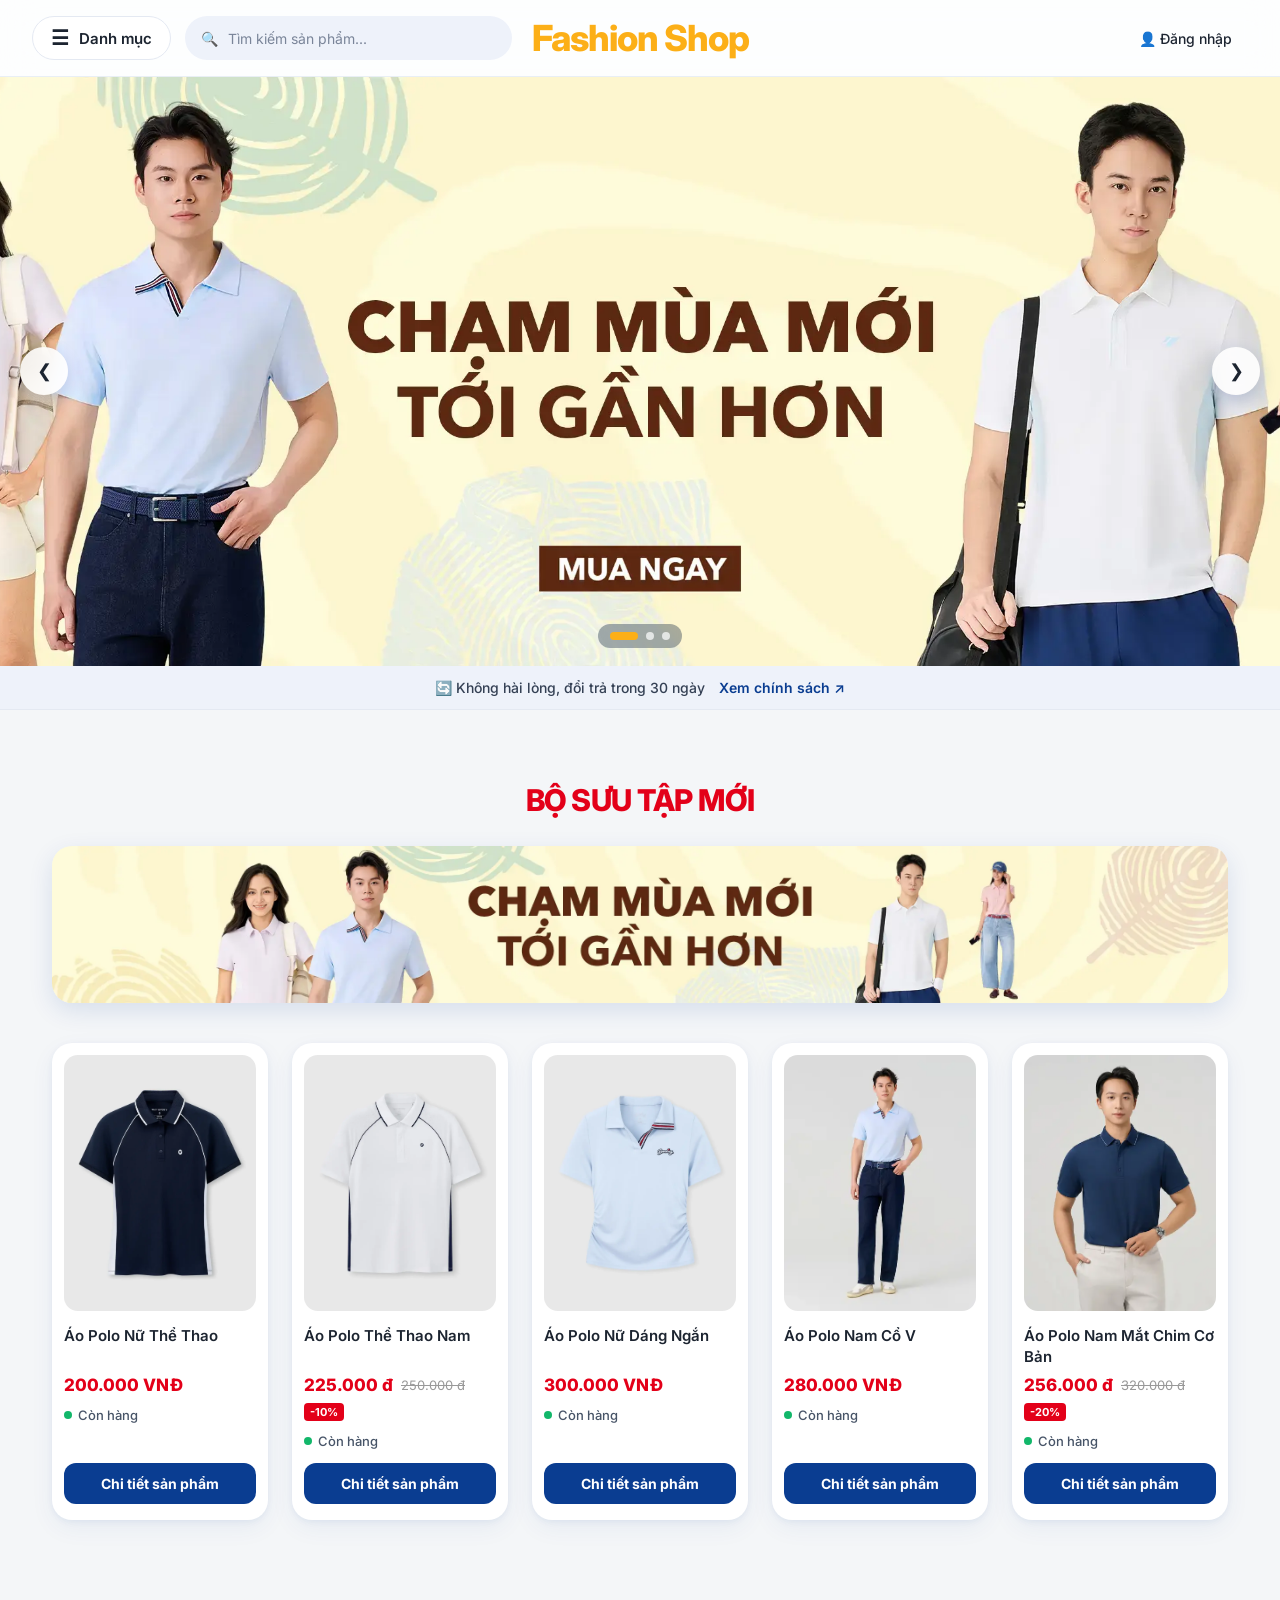
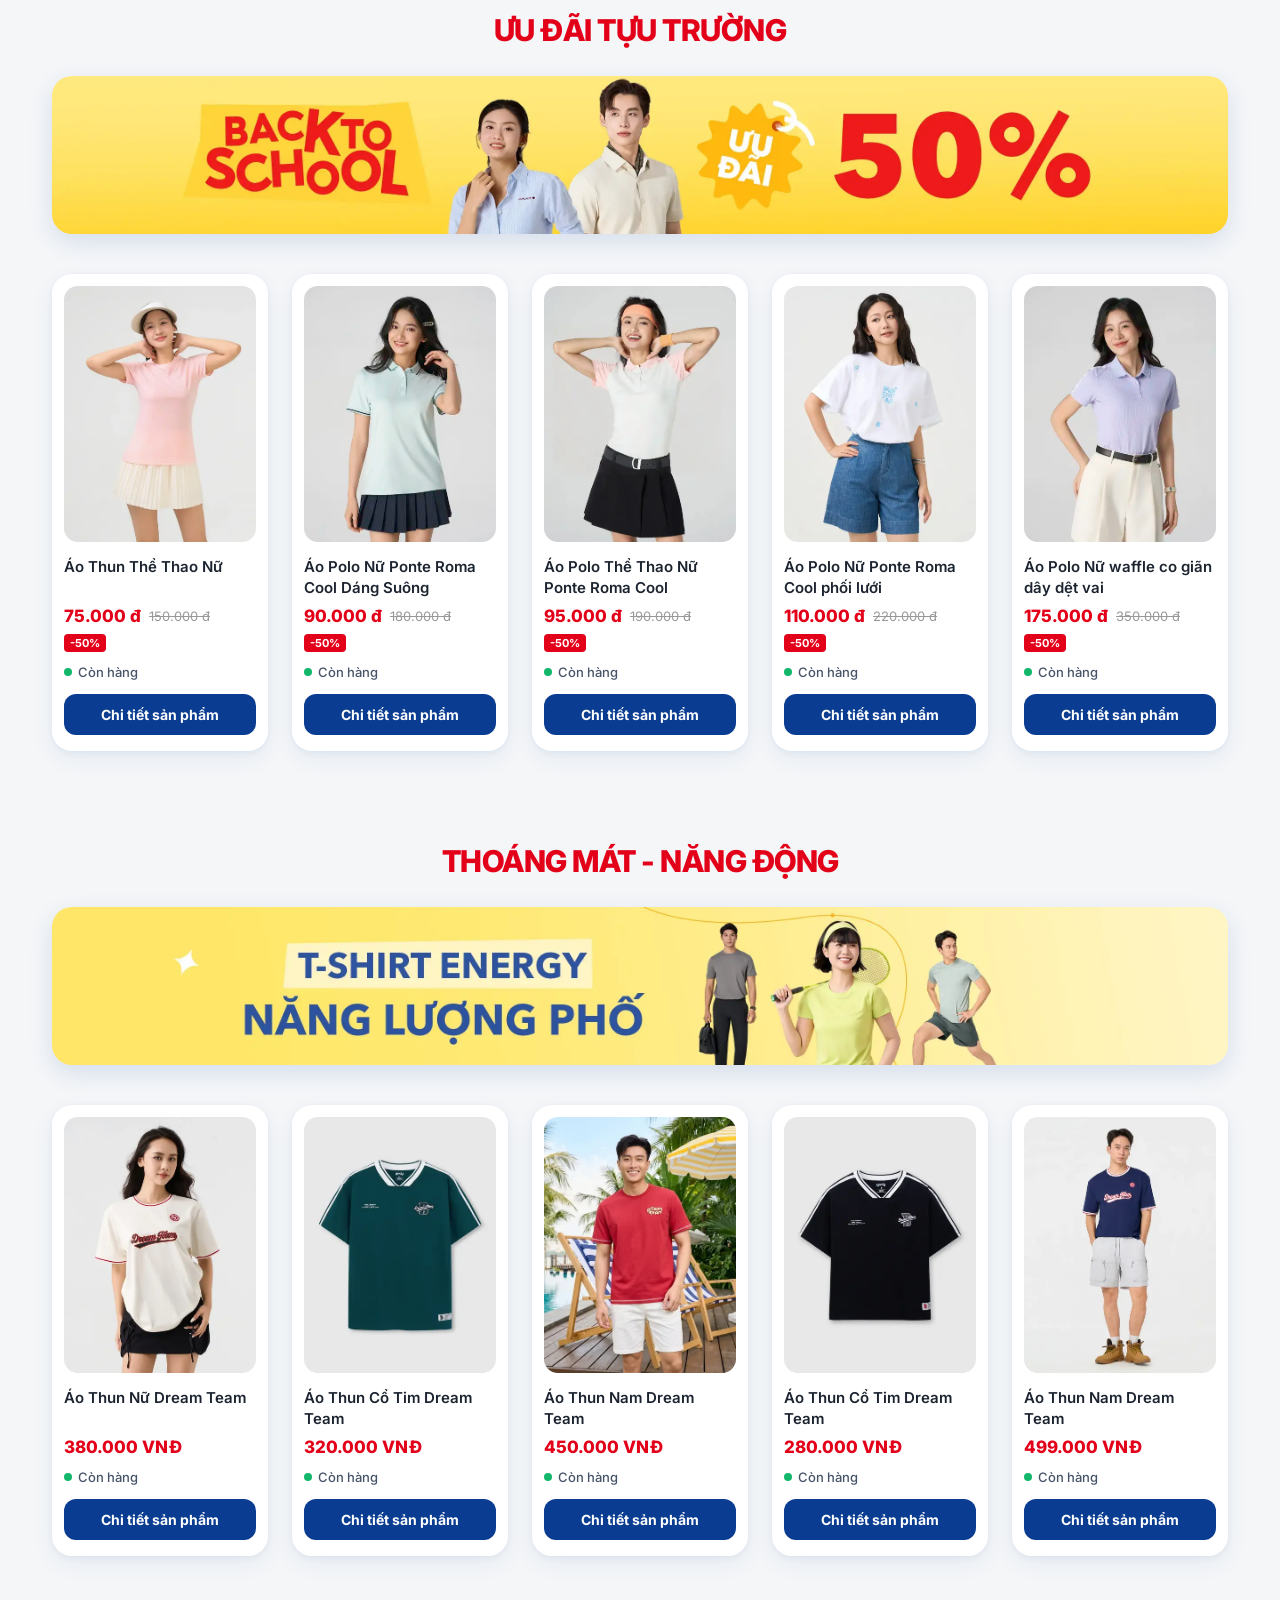
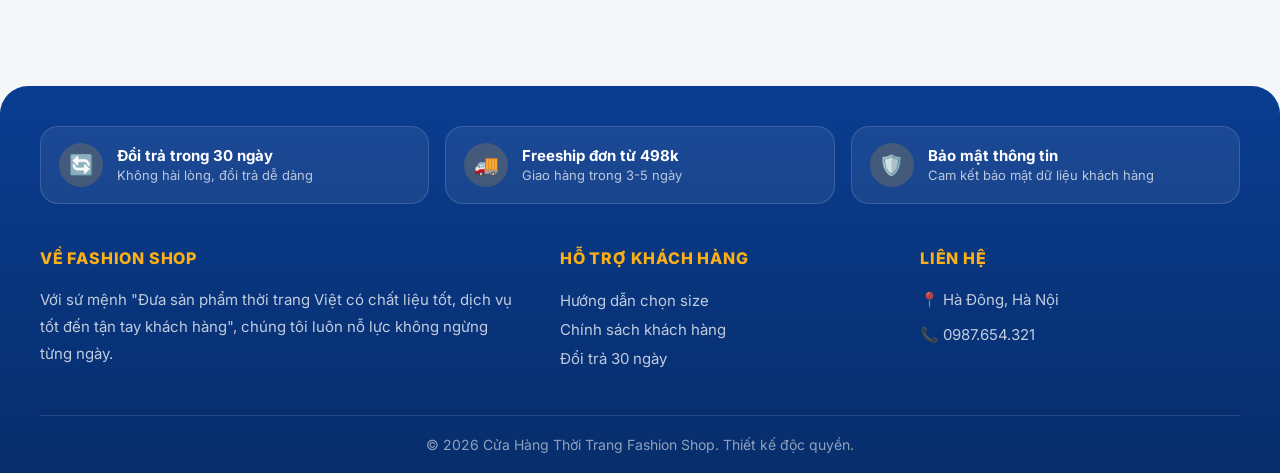
==== commit 99906459: "Add files via upload" ====
--- a/index.html
+++ b/index.html
@@ -9,44 +9,45 @@
 <body>
     <!-- Header sẽ được JS tự động chèn vào đây -->
 
-    <section style="position: relative; overflow: hidden;">
-        <div id="bang-chuyen" style="display: flex; transition: transform 0.5s ease-in-out; width: 100%;">
-            <div class="slide" onclick="document.getElementById('bo-suu-tap-1').scrollIntoView({behavior: 'smooth'})" style="min-width: 100%; height: 650px; background-image: url('km/km1.png'); background-size: cover; background-position: center; cursor: pointer;"></div>
-            <div class="slide" onclick="document.getElementById('bo-suu-tap-2').scrollIntoView({behavior: 'smooth'})" style="min-width: 100%; height: 650px; background-image: url('km/km2.png'); background-size: cover; background-position: center; cursor: pointer;"></div>
-            <div class="slide" onclick="document.getElementById('bo-suu-tap-3').scrollIntoView({behavior: 'smooth'})" style="min-width: 100%; height: 650px; background-image: url('km/km3.png'); background-size: cover; background-position: center; cursor: pointer;"></div>
+    <section class="hero-chuyen">
+        <div id="bang-chuyen">
+            <div class="slide" onclick="document.getElementById('bo-suu-tap-1').scrollIntoView({behavior: 'smooth'})" style="background-image: url('km/km1.png');"></div>
+            <div class="slide" onclick="document.getElementById('bo-suu-tap-2').scrollIntoView({behavior: 'smooth'})" style="background-image: url('km/km2.png');"></div>
+            <div class="slide" onclick="document.getElementById('bo-suu-tap-3').scrollIntoView({behavior: 'smooth'})" style="background-image: url('km/km3.png');"></div>
         </div>
-        <button id="nut-lui" style="position: absolute; top: 50%; left: 20px; transform: translateY(-50%); background-color: white; border: none; width: 45px; height: 45px; border-radius: 50%; font-size: 20px; cursor: pointer; box-shadow: 0 4px 10px rgba(0,0,0,0.15); color: #333; z-index: 10;">❮</button>
-        <button id="nut-toi" style="position: absolute; top: 50%; right: 20px; transform: translateY(-50%); background-color: white; border: none; width: 45px; height: 45px; border-radius: 50%; font-size: 20px; cursor: pointer; box-shadow: 0 4px 10px rgba(0,0,0,0.15); color: #333; z-index: 10;">❯</button>
+        <button id="nut-lui" aria-label="Ảnh trước">❮</button>
+        <button id="nut-toi" aria-label="Ảnh sau">❯</button>
+        <div id="cham-chuyen" class="cham-chuyen"></div>
     </section>
 
-    <div style="background-color: #fbf8f1; text-align: center; padding: 12px; font-size: 14px; color: #333; border-bottom: 1px solid #ddd;">
-        🔄 Không hài lòng, đổi trả trong 30 ngày <a href="#" style="color: #666; text-decoration: none; margin-left: 10px;">Xem chính sách ↗</a>
+    <div class="thanh-doi-tra">
+        🔄 Không hài lòng, đổi trả trong 30 ngày <a href="#">Xem chính sách ↗</a>
     </div>
 
     <!-- BỘ SƯU TẬP 1 -->
     <div id="bo-suu-tap-1" class="phan-cach-khu-vuc"><h2>BỘ SƯU TẬP MỚI</h2></div>
-    <div style="max-width: 95%; margin: 0 auto 20px auto; padding: 0 20px; text-align: center; box-sizing: border-box;">
-        <img src="km/km4.png" alt="Banner Khuyến Mãi 4" style="width: 100%; border-radius: 10px; box-shadow: 0 4px 10px rgba(0,0,0,0.1);">
+    <div class="khung-banner">
+        <img src="km/km4.png" alt="Banner Khuyến Mãi 4">
     </div>
-    <main style="max-width: 95%; margin-left: auto; margin-right: auto; padding: 0 20px; box-sizing: border-box;">
+    <main class="khu-san-pham">
         <div class="danh-sach-san-pham" id="khu-vuc-sp-1"></div>
     </main>
 
     <!-- BỘ SƯU TẬP 2 -->
     <div id="bo-suu-tap-2" class="phan-cach-khu-vuc"><h2>Ưu đãi tựu trường</h2></div>
-    <div style="max-width: 95%; margin: 0 auto 20px auto; padding: 0 20px; text-align: center; box-sizing: border-box;">
-        <img src="km/km5.png" alt="Banner Khuyến Mãi 5" style="width: 100%; border-radius: 10px; box-shadow: 0 4px 10px rgba(0,0,0,0.1);">
+    <div class="khung-banner">
+        <img src="km/km5.png" alt="Banner Khuyến Mãi 5">
     </div>
-    <main style="max-width: 95%; margin-left: auto; margin-right: auto; padding: 0 20px; box-sizing: border-box;">
+    <main class="khu-san-pham">
         <div class="danh-sach-san-pham" id="khu-vuc-sp-2"></div>
     </main>
 
     <!-- BỘ SƯU TẬP 3 -->
     <div id="bo-suu-tap-3" class="phan-cach-khu-vuc"><h2>Thoáng mát - Năng động</h2></div>
-    <div style="max-width: 95%; margin: 0 auto 20px auto; padding: 0 20px; text-align: center; box-sizing: border-box;">
-        <img src="km/km6.png" alt="Banner Khuyến Mãi 6" style="width: 100%; border-radius: 10px; box-shadow: 0 4px 10px rgba(0,0,0,0.1);">
+    <div class="khung-banner">
+        <img src="km/km6.png" alt="Banner Khuyến Mãi 6">
     </div>
-    <main style="max-width: 95%; margin-left: auto; margin-right: auto; padding: 0 20px; box-sizing: border-box; margin-bottom: 50px;">
+    <main class="khu-san-pham khu-san-pham-cuoi">
         <div class="danh-sach-san-pham" id="khu-vuc-sp-3"></div>
     </main>
 
--- a/style.css
+++ b/style.css
@@ -1,3 +1,4 @@
+@import url('https://fonts.googleapis.com/css2?family=Inter:wght@400;500;600;700;800&display=swap');
 /* ================================================== */
 /* CSS GỐC VÀ DÙNG CHUNG CHO TẤT CẢ CÁC TRANG         */
 /* ================================================== */
@@ -5,83 +6,356 @@
 main { flex: 1; }
 h2 { text-align: center; color: #003366; }
 
-/* HEADER */
-.khu-vuc-gio-hang { display: flex; align-items: center; gap: 15px; }
-.khu-vuc-gio-hang button, .khu-vuc-gio-hang a { width: auto; white-space: nowrap; height: auto; box-sizing: border-box; display: inline-flex; align-items: center; justify-content: center; margin: 0 !important; padding: 10px 15px; border-radius: 8px; transition: background-color 0.3s ease; }
-.khu-vuc-gio-hang button:hover, .khu-vuc-gio-hang a:hover { background-color: #f0f0f0 !important; }
-
-/* SẢN PHẨM TRANG CHỦ */
-.danh-sach-san-pham { display: flex; gap: 25px; padding: 20px; justify-content: center; flex-wrap: wrap; }
-.hop-san-pham { background-color: white; border-radius: 10px; padding: 15px; text-align: center; box-shadow: 0 4px 8px rgba(0,0,0,0.1); transition: all 0.3s ease; box-sizing: border-box !important; width: calc(20% - 20px) !important; min-width: 180px; display: flex !important; flex-direction: column; }
-.hop-san-pham h3 { flex-grow: 1; margin-bottom: 10px; }
-.hop-san-pham button { margin-top: auto; }
-.hop-san-pham:hover { transform: translateY(-10px); box-shadow: 0 15px 25px rgba(0,0,0,0.15); }
-.hop-san-pham img { max-width: 100%; border-radius: 5px; transition: transform 0.3s ease; cursor: pointer; }
-.hop-san-pham:hover img { transform: scale(1.05); }
-.hop-san-pham p { color: #e30019; font-weight: bold; font-size: 18px; }
-.nut-mua-hang { background-color: #003366; color: white; border: none; padding: 12px 20px; border-radius: 5px; cursor: pointer; font-weight: bold; width: 100%; transition: all 0.3s ease; }
-.nut-mua-hang:hover { background-color: #fcaf17; color: #003366; }
-.phan-cach-khu-vuc { text-align: center; margin: 70px auto 30px auto; position: relative; max-width: 95%; scroll-margin-top: 30px; }
-.phan-cach-khu-vuc h2 { display: inline-block; font-size: 32px; color: #e30019; text-transform: uppercase; font-weight: bold; font-family: Arial, Helvetica, sans-serif; margin: 0; padding: 0 30px; background-color: #f4f4f4; position: relative; z-index: 2; letter-spacing: 1px; }
-.phan-cach-khu-vuc::after { content: ''; position: absolute; top: 50%; left: 0; right: 0; height: 2px; background: linear-gradient(to right, transparent, #ccc, transparent); z-index: 1; }
+/* ================================================== */
+/* HEADER THÔNG MINH (KÍNH MỜ - TÌM KIẾM GỢI Ý)        */
+/* ================================================== */
+:root { --xanh-chinh: #0A3D91; --xanh-nhat: #eef2fa; --vang: #fcaf17; --do: #e30019; --xanh-mint: #12B76A; --vien: #e4e9f2; }
+
+.hd { position: sticky; top: 0; z-index: 1002; display: grid; grid-template-columns: 1fr auto 1fr; align-items: center; gap: 20px; padding: 16px 32px; background: rgba(255,255,255,0.82); -webkit-backdrop-filter: saturate(180%) blur(16px); backdrop-filter: saturate(180%) blur(16px); border-bottom: 1px solid rgba(10,61,145,0.08); font-family: 'Inter', Arial, sans-serif; transition: padding 0.3s ease, box-shadow 0.3s ease, background-color 0.3s ease; }
+.hd.thu-gon { padding-top: 8px; padding-bottom: 8px; background: rgba(255,255,255,0.92); box-shadow: 0 8px 24px rgba(10,61,145,0.10); }
+.hd-trai { display: flex; align-items: center; gap: 14px; min-width: 0; }
+
+/* Nút Danh mục */
+.hd-nut-danh-muc { display: inline-flex; align-items: center; gap: 10px; height: 44px; padding: 0 18px; border: 1px solid var(--vien); border-radius: 22px; background: #fff; color: #1c2430; font: 600 15px 'Inter', Arial, sans-serif; cursor: pointer; flex-shrink: 0; box-sizing: border-box; transition: background-color 0.2s, border-color 0.2s, color 0.2s, transform 0.15s; }
+.hd-nut-danh-muc:hover { background: var(--xanh-chinh); border-color: var(--xanh-chinh); color: #fff; }
+.hd-nut-danh-muc:active { transform: scale(0.97); }
+.hd-icon-menu { font-size: 20px; line-height: 1; }
+
+/* Ô tìm kiếm và bảng gợi ý */
+.hd-tim { position: relative; flex: 1; max-width: 380px; min-width: 0; }
+.hd-tim-icon { position: absolute; left: 16px; top: 50%; transform: translateY(-50%); font-size: 14px; pointer-events: none; }
+.hd-tim input { width: 100%; height: 44px; padding: 0 18px 0 42px; border: 1px solid transparent; border-radius: 22px; background: var(--xanh-nhat); font: 400 14px 'Inter', Arial, sans-serif; color: #1c2430; outline: none; box-sizing: border-box; transition: background-color 0.2s, border-color 0.2s, box-shadow 0.2s; }
+.hd-tim input::placeholder { color: #7a8599; }
+.hd-tim input:focus { background: #fff; border-color: var(--xanh-chinh); box-shadow: 0 0 0 4px rgba(10,61,145,0.12); }
+.hd-goi-y { display: none; position: absolute; top: calc(100% + 10px); left: 0; width: 100%; background: #fff; border: 1px solid var(--vien); border-radius: 18px; box-shadow: 0 18px 40px rgba(10,61,145,0.16); padding: 8px; z-index: 5; box-sizing: border-box; animation: goiYHien 0.18s ease; }
+.hd-goi-y.mo { display: block; }
+@keyframes goiYHien { from { opacity: 0; transform: translateY(-6px); } to { opacity: 1; transform: translateY(0); } }
+.hd-goi-y-dong { display: flex; align-items: center; gap: 12px; padding: 8px 10px; border-radius: 12px; cursor: pointer; color: inherit; text-decoration: none; transition: background-color 0.15s; }
+.hd-goi-y-dong:hover, .hd-goi-y-dong.chon, .hd-goi-y-xem-het.chon { background: var(--xanh-nhat); }
+.hd-goi-y-dong img { width: 44px; height: 56px; object-fit: contain; background: #f4f6f8; border-radius: 8px; flex-shrink: 0; }
+.hd-goi-y-thong-tin { flex: 1; min-width: 0; }
+.hd-goi-y-ten { font-size: 14px; font-weight: 600; color: #1c2430; line-height: 1.35; overflow: hidden; display: -webkit-box; -webkit-line-clamp: 2; line-clamp: 2; -webkit-box-orient: vertical; }
+.hd-goi-y-gia { margin-top: 4px; font-size: 13px; font-weight: 700; color: var(--do); }
+.hd-goi-y-gia s { color: #8a94a6; font-weight: 400; margin-left: 6px; }
+.hd-goi-y-xem-het { display: block; margin-top: 4px; padding: 12px; border-top: 1px solid var(--vien); border-radius: 0 0 12px 12px; text-align: center; font-size: 14px; font-weight: 600; color: var(--xanh-chinh); text-decoration: none; cursor: pointer; transition: background-color 0.15s; }
+.hd-goi-y-xem-het:hover { background: var(--xanh-nhat); }
+.hd-goi-y-rong { padding: 18px 12px; text-align: center; font-size: 14px; color: #667085; line-height: 1.5; }
+
+/* Logo */
+.hd-logo { text-decoration: none; text-align: center; min-width: 0; }
+.hd-logo h1 { margin: 0; display: inline-block; white-space: nowrap; color: var(--vang); font: 800 36px/1 'Inter', Arial, sans-serif; letter-spacing: -1px; cursor: pointer; transition: font-size 0.3s ease; }
+.hd.thu-gon .hd-logo h1 { font-size: 28px; }
+
+/* Khu vực tài khoản và giỏ hàng */
+.khu-vuc-gio-hang { display: flex; align-items: center; justify-content: flex-end; gap: 10px; }
+.hd-nut-tai-khoan { display: inline-block; max-width: 220px; height: 44px; padding: 0 16px; border: none; border-radius: 22px; background: transparent; color: #1c2430; font: 500 14px 'Inter', Arial, sans-serif; white-space: nowrap; overflow: hidden; text-overflow: ellipsis; cursor: pointer; transition: background-color 0.2s, color 0.2s; }
+.hd-nut-tai-khoan:hover { background: var(--xanh-nhat); color: var(--xanh-chinh); }
+.hd-nut-gio { display: inline-flex; align-items: center; gap: 8px; height: 44px; padding: 0 8px 0 18px; border-radius: 22px; background: var(--vang); color: var(--xanh-chinh); text-decoration: none; font: 700 14px 'Inter', Arial, sans-serif; white-space: nowrap; box-sizing: border-box; transition: transform 0.2s, box-shadow 0.2s, background-color 0.2s; }
+.hd-nut-gio:hover { background: #ffbd3d; transform: translateY(-2px); box-shadow: 0 8px 18px rgba(252,175,23,0.45); }
+.hd-so-luong { min-width: 28px; height: 28px; padding: 0 8px; box-sizing: border-box; display: inline-flex; align-items: center; justify-content: center; border-radius: 14px; background: var(--xanh-chinh); color: #fff; font-size: 13px; font-weight: 700; }
+.hd-so-luong.nay { animation: gioNay 0.45s cubic-bezier(0.3, 1.6, 0.5, 1); }
+@keyframes gioNay { 0% { transform: scale(1); } 40% { transform: scale(1.45); } 100% { transform: scale(1); } }
+
+/* Viền focus cho người dùng bàn phím */
+.hd button:focus-visible, .hd a:focus-visible, #mega-menu button:focus-visible { outline: 3px solid rgba(10,61,145,0.45); outline-offset: 2px; }
+
+/* Máy tính bảng */
+@media (max-width: 1100px) {
+    .hd { padding: 14px 20px; gap: 14px; }
+    .hd-logo h1 { font-size: 30px; }
+    .hd.thu-gon .hd-logo h1 { font-size: 26px; }
+    .hd-tim { max-width: 260px; }
+}
+/* Điện thoại: hàng 1 = menu | logo | giỏ, hàng 2 = ô tìm kiếm */
+@media (max-width: 900px) {
+    .hd { grid-template-columns: auto 1fr auto; grid-template-areas: "menu logo act" "tim tim tim"; row-gap: 10px; column-gap: 10px; padding: 10px 14px; }
+    .hd.thu-gon { padding-top: 8px; padding-bottom: 8px; }
+    .hd-trai { display: contents; }
+    .hd-nut-danh-muc { grid-area: menu; }
+    .hd-tim { grid-area: tim; max-width: none; }
+    .hd-logo { grid-area: logo; }
+    .khu-vuc-gio-hang { grid-area: act; }
+    .hd-logo h1, .hd.thu-gon .hd-logo h1 { font-size: 24px; }
+}
+@media (max-width: 600px) {
+    .hd-chu-danh-muc, .hd-chu-gio { display: none; }
+    .hd-nut-danh-muc { width: 44px; padding: 0; justify-content: center; }
+    .hd-logo h1, .hd.thu-gon .hd-logo h1 { font-size: 20px; letter-spacing: -0.5px; }
+    .khu-vuc-gio-hang { gap: 2px; }
+    .hd-nut-tai-khoan { max-width: 92px; padding: 0 8px; font-size: 12px; }
+    .hd-nut-gio { padding: 0 8px 0 12px; }
+}
+
+/* ================================================== */
+/* TRANG CHỦ: BĂNG CHUYỀN - THANH ĐỔI TRẢ - SẢN PHẨM   */
+/* ================================================== */
+
+/* Băng chuyền ảnh */
+.hero-chuyen { position: relative; overflow: hidden; }
+#bang-chuyen { display: flex; width: 100%; transition: transform 0.6s cubic-bezier(0.65, 0, 0.35, 1); will-change: transform; }
+.slide { min-width: 100%; height: clamp(220px, 46vw, 650px); background-size: cover; background-position: center; cursor: pointer; }
+#nut-lui, #nut-toi { position: absolute; top: 50%; transform: translateY(-50%); z-index: 10; width: 48px; height: 48px; border: none; border-radius: 50%; background: rgba(255,255,255,0.88); -webkit-backdrop-filter: blur(8px); backdrop-filter: blur(8px); color: #1c2430; font-size: 18px; cursor: pointer; box-shadow: 0 6px 18px rgba(10,61,145,0.20); transition: transform 0.2s ease, background-color 0.2s ease; }
+#nut-lui { left: 20px; }
+#nut-toi { right: 20px; }
+#nut-lui:hover, #nut-toi:hover { background: #fff; transform: translateY(-50%) scale(1.1); }
+#nut-lui:focus-visible, #nut-toi:focus-visible, .cham:focus-visible { outline: 3px solid rgba(10,61,145,0.5); outline-offset: 2px; }
+.cham-chuyen { position: absolute; left: 50%; bottom: 18px; transform: translateX(-50%); z-index: 10; display: flex; gap: 8px; padding: 8px 12px; border-radius: 20px; background: rgba(11,31,58,0.35); -webkit-backdrop-filter: blur(6px); backdrop-filter: blur(6px); }
+.cham { width: 8px; height: 8px; padding: 0; border: none; border-radius: 4px; background: rgba(255,255,255,0.7); cursor: pointer; transition: width 0.3s ease, background-color 0.3s ease; }
+.cham.active { width: 28px; background: var(--vang); }
+
+/* Thanh đổi trả */
+.thanh-doi-tra { background-color: var(--xanh-nhat); text-align: center; padding: 13px 16px; font: 500 14px 'Inter', Arial, sans-serif; color: #344054; border-bottom: 1px solid var(--vien); }
+.thanh-doi-tra a { color: var(--xanh-chinh); text-decoration: none; font-weight: 600; margin-left: 10px; transition: opacity 0.2s; }
+.thanh-doi-tra a:hover { opacity: 0.7; }
+
+/* Tiêu đề bộ sưu tập và banner */
+.phan-cach-khu-vuc { text-align: center; margin: 72px auto 28px auto; position: relative; max-width: 95%; scroll-margin-top: 100px; }
+.phan-cach-khu-vuc h2 { display: inline-block; margin: 0; padding: 0 28px; background-color: #f4f6f8; position: relative; z-index: 2; font: 800 30px/1.2 'Inter', Arial, sans-serif; letter-spacing: -0.5px; text-transform: uppercase; color: var(--do); }
+.phan-cach-khu-vuc::after { content: ''; position: absolute; top: 50%; left: 0; right: 0; height: 2px; background: linear-gradient(to right, transparent, #cfd7e6, transparent); z-index: 1; }
+.khung-banner { width: 95%; max-width: 1400px; margin: 0 auto 20px auto; padding: 0 20px; text-align: center; box-sizing: border-box; }
+.khung-banner img { display: block; width: 100%; border-radius: 20px; box-shadow: 0 8px 24px rgba(10,61,145,0.12); }
+.khu-san-pham { width: 95%; max-width: 1400px; margin-left: auto; margin-right: auto; padding: 0 20px; box-sizing: border-box; }
+.khu-san-pham-cuoi { margin-bottom: 50px; }
+
+/* Lưới và thẻ sản phẩm */
+.danh-sach-san-pham { display: grid; grid-template-columns: repeat(auto-fill, minmax(210px, 1fr)); gap: 24px; padding: 20px 0; }
+.hop-san-pham { position: relative; display: flex; flex-direction: column; box-sizing: border-box; background-color: white; border-radius: 20px; padding: 12px 12px 16px 12px; text-align: left; font-family: 'Inter', Arial, sans-serif; box-shadow: 0 2px 6px rgba(10,61,145,0.06), 0 8px 24px rgba(10,61,145,0.06); transition: transform 0.3s ease, box-shadow 0.3s ease; }
+.hop-san-pham:hover { transform: translateY(-8px); box-shadow: 0 4px 10px rgba(10,61,145,0.08), 0 22px 42px rgba(10,61,145,0.15); }
+.hop-san-pham-anh { overflow: hidden; border-radius: 14px; background-color: #f4f6f8; }
+.hop-san-pham-anh img { display: block; width: 100%; height: auto; cursor: pointer; transition: transform 0.45s ease; }
+.hop-san-pham:hover .hop-san-pham-anh img { transform: scale(1.06); }
+.hop-san-pham.het-hang .hop-san-pham-anh img { filter: grayscale(0.7); opacity: 0.65; }
+.hop-san-pham h3 { margin: 14px 0 8px 0; min-height: 2.8em; font-size: 15px; font-weight: 600; line-height: 1.4; color: #1c2430; text-align: left; overflow: hidden; display: -webkit-box; -webkit-line-clamp: 2; line-clamp: 2; -webkit-box-orient: vertical; }
+.hop-san-pham p { margin: 0; color: var(--do); font-weight: 800; font-size: 17px; }
+.hop-san-pham .khung-gia { justify-content: flex-start; flex-wrap: wrap; gap: 8px; margin-top: 0; font-size: 17px; font-weight: 800; }
+.hop-san-pham .gia-giam { color: var(--do); }
+.hop-san-pham .gia-goc { font-size: 13px; font-weight: 400; }
+
+/* Trạng thái tồn kho */
+.hop-san-pham .the-ton-kho { margin: 12px 0 14px 0; font-size: 13px; font-style: normal; color: #475467; }
+.ton-kho-chu { display: flex; align-items: center; gap: 6px; font-weight: 500; }
+.cham-trang-thai { width: 8px; height: 8px; border-radius: 50%; background: var(--xanh-mint); flex-shrink: 0; }
+.ton-kho-thanh { height: 4px; margin-top: 7px; border-radius: 2px; background: #eaecf0; overflow: hidden; }
+.ton-kho-thanh span { display: block; height: 100%; border-radius: 2px; background: var(--xanh-mint); }
+.ton-kho-sap-het { color: #b54708; }
+.ton-kho-sap-het .cham-trang-thai, .ton-kho-sap-het .ton-kho-thanh span { background: #f79009; }
+.ton-kho-het { color: #98a2b3; }
+.ton-kho-het .cham-trang-thai, .ton-kho-het .ton-kho-thanh span { background: #98a2b3; }
+
+/* Nút xem chi tiết */
+.nut-mua-hang { margin-top: auto; background-color: var(--xanh-chinh); color: white; border: none; padding: 12px 20px; border-radius: 12px; cursor: pointer; font: 700 14px 'Inter', Arial, sans-serif; width: 100%; transition: background-color 0.25s ease, color 0.25s ease, transform 0.15s ease; }
+.nut-mua-hang:hover { background-color: var(--vang); color: var(--xanh-chinh); }
+.nut-mua-hang:active { transform: scale(0.98); }
+.nut-mua-hang:focus-visible { outline: 3px solid rgba(10,61,145,0.45); outline-offset: 2px; }
+
+/* Hiệu ứng thẻ trượt nhẹ vào khi cuộn tới */
+.hop-san-pham.cho-hien { opacity: 0; }
+.hop-san-pham.dang-hien { animation: sanPhamHien 0.55s ease backwards; }
+@keyframes sanPhamHien { from { opacity: 0; transform: translateY(18px); } }
+
+@media (max-width: 900px) {
+    #nut-lui, #nut-toi { width: 40px; height: 40px; font-size: 15px; }
+    #nut-lui { left: 10px; }
+    #nut-toi { right: 10px; }
+    .cham-chuyen { bottom: 10px; }
+    .phan-cach-khu-vuc { margin-top: 48px; scroll-margin-top: 140px; }
+    .phan-cach-khu-vuc h2 { font-size: 22px; padding: 0 16px; }
+}
+@media (max-width: 600px) {
+    .khung-banner, .khu-san-pham { width: 100%; padding: 0 14px; }
+    .khung-banner img { border-radius: 14px; }
+    .danh-sach-san-pham { grid-template-columns: repeat(2, 1fr); gap: 12px; }
+    .hop-san-pham { padding: 8px 8px 12px 8px; border-radius: 16px; }
+    .hop-san-pham h3 { font-size: 14px; }
+    .hop-san-pham p, .hop-san-pham .khung-gia { font-size: 15px; }
+    .nut-mua-hang { padding: 10px 8px; font-size: 13px; }
+}
+@media (prefers-reduced-motion: reduce) {
+    #bang-chuyen, .hop-san-pham, .hop-san-pham-anh img, .cham { transition: none !important; }
+    .hop-san-pham.dang-hien { animation: none !important; }
+}
 
 /* TRANG GIỎ HÀNG */
-.khu-vuc-thanh-toan { background-color: white; border-radius: 12px; box-shadow: 0 10px 30px rgba(0,0,0,0.05); padding: 40px; max-width: 900px; margin: 50px auto; font-family: Arial, sans-serif; }
-.tieu-de-gio-hang { text-align: center; color: #003366; font-size: 28px; margin-top: 0; text-transform: uppercase; margin-bottom: 30px; }
-.thanh-tieu-de-gio { display: flex; align-items: center; padding-bottom: 15px; border-bottom: 2px solid #eee; font-weight: bold; color: #555; gap: 15px; }
-.dong-san-pham-moi { display: flex; align-items: center; padding: 20px 0; border-bottom: 1px dashed #eee; gap: 15px; transition: 0.3s; }
-.dong-san-pham-moi:hover { background-color: #fcfcfc; }
-.hop-checkbox { width: 20px; height: 20px; cursor: pointer; accent-color: #003366; }
-.anh-sp-gio-hang { width: 80px; height: 80px; object-fit: cover; border-radius: 8px; border: 1px solid #ddd; }
-.thong-tin-sp-gio { flex: 2; display: flex; flex-direction: column; gap: 5px; }
-.ten-sp-gio { font-weight: bold; font-size: 16px; color: #333; }
-.phan-loai-gio { font-size: 14px; color: #777; }
-.don-gia-gio { flex: 1; color: #888; font-size: 15px; text-align: center; }
-.so-luong-gio { flex: 1; display: flex; align-items: center; justify-content: center; }
-.so-luong-gio button { width: 32px; height: 32px; background: white; border: 1px solid #ccc; border-radius: 4px; cursor: pointer; font-weight: bold; font-size: 16px; }
-.so-luong-gio button:hover { border-color: #003366; color: #003366; }
-.so-luong-gio span { width: 40px; text-align: center; font-weight: bold; font-size: 16px; }
-.thanh-tien-gio { flex: 1; color: #e30019; font-weight: bold; font-size: 18px; text-align: right; }
-.nut-xoa-gio { flex: 0.5; text-align: right; background: transparent; border: none; font-size: 22px; cursor: pointer; color: #aaa; transition: 0.2s; }
-.nut-xoa-gio:hover { color: #e30019; transform: scale(1.1); }
-.tong-ket-gio { display: flex; justify-content: space-between; align-items: center; margin-top: 30px; padding-top: 20px; border-top: 2px solid #003366; }
-.khu-vuc-nut-mua { display: flex; gap: 15px; justify-content: flex-end; margin-top: 40px; }
-.nut-quay-lai { background-color: #f0f0f0; color: #333; padding: 15px 30px; border-radius: 8px; text-decoration: none; font-weight: bold; font-size: 16px; transition: 0.3s; display: flex; align-items: center;}
-.nut-quay-lai:hover { background-color: #e2e2e2; }
-.nut-thanh-toan-moi { background-color: #003366; color: white; border: none; padding: 15px 40px; border-radius: 8px; font-size: 18px; cursor: pointer; font-weight: bold; transition: 0.3s; }
-.nut-thanh-toan-moi:hover { background-color: #fcaf17; color: #003366; }
+.khu-vuc-thanh-toan { width: calc(100% - 32px); max-width: 1000px; margin: 40px auto; padding: 36px; box-sizing: border-box; background-color: white; border-radius: 24px; box-shadow: 0 2px 6px rgba(10,61,145,0.05), 0 12px 32px rgba(10,61,145,0.07); font-family: 'Inter', Arial, sans-serif; }
+.tieu-de-gio-hang { margin: 0 0 22px 0; text-align: left; color: #1c2430; font-size: 26px; font-weight: 800; letter-spacing: -0.3px; }
+.so-san-pham-gio { margin-left: 8px; font-size: 15px; font-weight: 500; letter-spacing: 0; color: #667085; }
+
+/* Thanh tiến độ miễn phí vận chuyển */
+.thanh-freeship { margin-bottom: 22px; padding: 14px 18px; border-radius: 16px; background: var(--xanh-nhat); transition: background-color 0.3s ease; }
+.freeship-chu { margin-bottom: 10px; font-size: 14px; color: #344054; }
+.freeship-chu b { color: var(--xanh-chinh); }
+.freeship-nen { height: 8px; border-radius: 4px; background: #fff; overflow: hidden; box-shadow: inset 0 0 0 1px var(--vien); }
+.freeship-tien { width: 0; height: 100%; border-radius: 4px; background: var(--vang); transition: width 0.5s cubic-bezier(0.4, 0, 0.2, 1), background-color 0.3s ease; }
+.thanh-freeship.dat { background: #ecfdf3; }
+.thanh-freeship.dat .freeship-chu b { color: #067647; }
+.thanh-freeship.dat .freeship-tien { background: var(--xanh-mint); }
+
+/* Lưới cột dùng chung cho dòng tiêu đề và từng dòng hàng */
+.gio-luoi { display: grid; grid-template-columns: 44px minmax(0, 1fr) 120px 140px 130px 44px; align-items: center; column-gap: 12px; }
+.thanh-tieu-de-gio { padding: 0 0 14px 0; border-bottom: 2px solid var(--vien); font-size: 13px; font-weight: 600; color: #667085; }
+.thanh-tieu-de-gio .chu-ngan { display: none; }
+.gio-o-chon { display: flex; justify-content: center; }
+.gio-o-gia, .gio-o-sl { text-align: center; }
+.gio-o-tien, .gio-o-xoa { text-align: right; }
+.hop-checkbox { width: 20px; height: 20px; cursor: pointer; accent-color: var(--xanh-chinh); }
+
+/* Từng dòng hàng */
+.dong-san-pham-moi { padding: 18px 0; border-bottom: 1px solid var(--vien); transition: background-color 0.2s ease; }
+.dong-san-pham-moi:last-child { border-bottom: none; }
+.dong-san-pham-moi:hover { background-color: #fafbfd; }
+.gio-o-sp { display: flex; align-items: center; gap: 16px; min-width: 0; }
+.anh-sp-gio-hang { width: 76px; height: 96px; object-fit: contain; background: #f4f6f8; border-radius: 12px; flex-shrink: 0; }
+.thong-tin-sp-gio { display: flex; flex-direction: column; gap: 6px; min-width: 0; }
+.ten-sp-gio { font-size: 15px; font-weight: 600; color: #1c2430; line-height: 1.4; }
+.phan-loai-gio { display: flex; flex-wrap: wrap; gap: 6px; }
+.chip-phan-loai { padding: 3px 10px; border-radius: 12px; background: var(--xanh-nhat); color: #344054; font-size: 12px; font-weight: 500; }
+.don-gia-mobile { display: none; font-size: 13px; color: #667085; }
+.gio-canh-bao { font-size: 12.5px; font-weight: 600; color: #b42318; }
+.don-gia-gio { text-align: center; color: #667085; font-size: 15px; }
+.so-luong-gio { display: inline-flex; align-items: center; justify-self: center; gap: 4px; padding: 3px; border: 1px solid var(--vien); border-radius: 22px; }
+.so-luong-gio button { width: 32px; height: 32px; padding: 0; border: none; border-radius: 50%; background: var(--xanh-nhat); color: var(--xanh-chinh); font-size: 18px; font-weight: 700; line-height: 1; cursor: pointer; transition: background-color 0.2s ease, color 0.2s ease, transform 0.1s ease; }
+.so-luong-gio button:hover { background: var(--xanh-chinh); color: #fff; }
+.so-luong-gio button:active { transform: scale(0.92); }
+.so-luong-gio span { min-width: 32px; text-align: center; font-size: 15px; font-weight: 700; color: #1c2430; }
+.thanh-tien-gio { text-align: right; color: var(--do); font-weight: 800; font-size: 16px; }
+.nut-xoa-gio { justify-self: end; display: flex; align-items: center; justify-content: center; width: 40px; height: 40px; border: none; border-radius: 50%; background: transparent; font-size: 18px; cursor: pointer; transition: background-color 0.2s ease, transform 0.15s ease; }
+.nut-xoa-gio:hover { background: #fff1f2; transform: scale(1.08); }
+.khu-vuc-thanh-toan button:focus-visible, .khu-vuc-thanh-toan a:focus-visible, .khu-vuc-thanh-toan input:focus-visible { outline: 3px solid rgba(10,61,145,0.45); outline-offset: 2px; }
+
+/* Tổng kết và nút thanh toán */
+.tong-ket-gio { display: flex; justify-content: space-between; align-items: center; margin-top: 24px; padding-top: 22px; border-top: 2px solid var(--vien); }
+.chu-tong { font-size: 20px; font-weight: 800; color: #1c2430; }
+.chu-tong small { display: block; margin-top: 2px; font-size: 13px; font-weight: 500; color: #667085; }
+.so-tong { font-size: 28px; font-weight: 800; color: var(--do); }
+.khu-vuc-nut-mua { display: flex; gap: 14px; justify-content: flex-end; margin-top: 28px; }
+.nut-quay-lai { display: flex; align-items: center; padding: 15px 28px; border-radius: 14px; background-color: #f2f4f7; color: #344054; font-size: 16px; font-weight: 700; text-decoration: none; transition: background-color 0.2s ease; }
+.nut-quay-lai:hover { background-color: #e4e7ec; }
+.nut-thanh-toan-moi { display: inline-flex; align-items: center; justify-content: center; padding: 15px 40px; border: none; border-radius: 14px; background-color: var(--xanh-chinh); color: white; font: 700 17px 'Inter', Arial, sans-serif; text-decoration: none; cursor: pointer; transition: background-color 0.25s ease, color 0.25s ease, transform 0.15s ease, box-shadow 0.25s ease; }
+.nut-thanh-toan-moi:hover { background-color: var(--vang); color: var(--xanh-chinh); box-shadow: 0 10px 22px rgba(252,175,23,0.35); }
+.nut-thanh-toan-moi:active { transform: scale(0.98); }
+.nut-thanh-toan-moi.chua-chon { opacity: 0.55; }
+
+/* Giỏ hàng trống */
+.gio-trong { text-align: center; padding: 56px 16px 40px 16px; }
+.gio-trong-icon { margin-bottom: 14px; font-size: 56px; line-height: 1; }
+.gio-trong h3 { margin: 0 0 8px 0; font-size: 20px; color: #1c2430; }
+.gio-trong p { margin: 0 0 24px 0; font-size: 15px; color: #667085; }
+.khu-vuc-thanh-toan.rong .thanh-tieu-de-gio, .khu-vuc-thanh-toan.rong .thanh-freeship, .khu-vuc-thanh-toan.rong .gio-thanh-thanh-toan { display: none; }
+
+/* Điện thoại: mỗi món thành một thẻ, thanh thanh toán dính ở đáy màn hình */
+@media (max-width: 700px) {
+    .khu-vuc-thanh-toan { width: calc(100% - 20px); margin: 20px auto; padding: 20px 16px 0 16px; border-radius: 20px; }
+    .tieu-de-gio-hang { font-size: 21px; }
+    .gio-luoi { grid-template-columns: 32px minmax(0, 1fr) 40px; column-gap: 10px; }
+    .thanh-tieu-de-gio { grid-template-columns: 32px 1fr; }
+    .thanh-tieu-de-gio > .gio-o-gia, .thanh-tieu-de-gio > .gio-o-sl, .thanh-tieu-de-gio > .gio-o-tien, .thanh-tieu-de-gio > .gio-o-xoa { display: none; }
+    .thanh-tieu-de-gio .chu-dai { display: none; }
+    .thanh-tieu-de-gio .chu-ngan { display: inline; }
+    .dong-san-pham-moi { grid-template-areas: "chon sp xoa" "chon sl sl"; row-gap: 12px; align-items: start; }
+    .dong-san-pham-moi .gio-o-chon { grid-area: chon; justify-content: flex-start; padding-top: 4px; }
+    .dong-san-pham-moi .gio-o-sp { grid-area: sp; }
+    .dong-san-pham-moi .gio-o-gia { display: none; }
+    .dong-san-pham-moi .gio-o-sl { grid-area: sl; justify-self: start; }
+    .dong-san-pham-moi .gio-o-tien { grid-area: sl; justify-self: end; align-self: center; }
+    .dong-san-pham-moi .gio-o-xoa { grid-area: xoa; }
+    .don-gia-mobile { display: block; }
+    .anh-sp-gio-hang { width: 64px; height: 80px; }
+    .gio-thanh-thanh-toan { position: sticky; bottom: 0; z-index: 50; margin: 0 -16px; padding: 12px 16px 14px 16px; background: rgba(255,255,255,0.94); -webkit-backdrop-filter: blur(12px); backdrop-filter: blur(12px); border-top: 1px solid var(--vien); border-radius: 0 0 20px 20px; }
+    .tong-ket-gio { margin: 0; padding: 0; border-top: none; }
+    .chu-tong { font-size: 15px; }
+    .so-tong { font-size: 22px; }
+    .khu-vuc-nut-mua { gap: 10px; margin-top: 10px; }
+    .nut-quay-lai { flex: 1; justify-content: center; padding: 13px 6px; font-size: 13px; text-align: center; }
+    .nut-thanh-toan-moi { flex: 1.2; padding: 13px 8px; font-size: 15px; }
+    body.trang-gio-hang #nut-len-dau-trang { display: none; }
+}
+@media (prefers-reduced-motion: reduce) {
+    .freeship-tien, .dong-san-pham-moi, .so-luong-gio button, .nut-xoa-gio, .nut-thanh-toan-moi { transition: none !important; }
+}
 
 /* TRANG CHI TIẾT SẢN PHẨM */
-.container-sp { max-width: 1200px; margin: 20px auto 50px auto; padding: 0 20px; width: 100%; box-sizing: border-box; }
-.duong-dan-breadcrumb { font-size: 14px; color: #666; margin-bottom: 20px; }
-.layout-chi-tiet { display: flex; gap: 50px; align-items: flex-start; background: white; padding: 30px; border-radius: 12px; box-shadow: 0 4px 15px rgba(0,0,0,0.05); }
-.cot-anh { display: flex; gap: 15px; flex: 1.2; }
-.danh-sach-anh-nho { display: flex; flex-direction: column; gap: 10px; width: 80px; }
-.danh-sach-anh-nho img { width: 100%; border-radius: 8px; cursor: pointer; border: 1px solid #eee; transition: 0.2s; }
-.danh-sach-anh-nho img.active { border: 2px solid #fcaf17; }
-.anh-chinh-wrapper { flex: 1; }
-.anh-chinh-wrapper img { width: 100%; border-radius: 12px; }
-.cot-thong-tin { flex: 1; }
-.gia-ca-khu-vuc { display: flex; align-items: center; gap: 15px; margin-bottom: 15px; }
-.gia-moi { font-size: 28px; color: #e30019; font-weight: bold; }
-.ten-sp { font-size: 24px; color: #333; margin: 0 0 20px 0; line-height: 1.4; }
-.tieu-de-thuoc-tinh { font-size: 15px; color: #333; margin-bottom: 10px; font-weight: bold; display: flex; justify-content: space-between; max-width: 400px; }
-.nhom-thuoc-tinh { display: flex; gap: 10px; margin-bottom: 25px; flex-wrap: wrap; }
-.nut-chon { background: white; border: 1px solid #ddd; border-radius: 6px; padding: 0 15px; min-width: 45px; height: 40px; display: flex; align-items: center; justify-content: center; cursor: pointer; font-size: 14px; color: #333; transition: 0.2s; box-sizing: border-box; width: auto !important; }
-.nut-chon:hover { border-color: #fcaf17; color: #fcaf17; }
-.nut-chon.active { border-color: #fcaf17; background-color: #fff9eb; color: #fcaf17; font-weight: bold; }
-.hanh-dong-mua { display: flex; gap: 15px; align-items: center; margin-bottom: 30px; }
-.chon-so-luong { display: flex; align-items: center; border: 1px solid #ddd; border-radius: 8px; overflow: hidden; height: 50px; }
-.chon-so-luong button { width: 40px; height: 100%; background: white; border: none; font-size: 20px; cursor: pointer; }
-.chon-so-luong input { width: 40px; height: 100%; border: none; text-align: center; font-size: 16px; outline: none; border-left: 1px solid #ddd; border-right: 1px solid #ddd; }
-#sp-nut-mua { flex: 1; background-color: #fcaf17; color: #111; border: none; border-radius: 8px; height: 50px; font-size: 18px; font-weight: bold; cursor: pointer; transition: 0.3s; display: flex; justify-content: center; align-items: center; gap: 10px; }
-#sp-nut-mua:hover { background-color: #e59a0f; }
-.hop-cam-ket { display: grid; grid-template-columns: 1fr 1fr; gap: 15px; margin-bottom: 40px; }
-.item-cam-ket { border: 1px solid #eee; padding: 15px; border-radius: 8px; display: flex; align-items: center; gap: 10px; font-size: 13px; color: #555; }
-.item-cam-ket span { font-size: 20px; }
-.phan-mo-ta { border-top: 1px solid #eee; padding-top: 30px; }
-.phan-mo-ta h3 { font-size: 20px; margin-bottom: 15px; }
-.phan-mo-ta p { line-height: 1.8; color: #444; font-size: 15px; margin: 5px 0; }
+.container-sp { width: 100%; max-width: 1200px; margin: 20px auto 50px auto; padding: 0 20px; box-sizing: border-box; font-family: 'Inter', Arial, sans-serif; }
+.duong-dan-breadcrumb { display: flex; align-items: center; flex-wrap: wrap; gap: 8px; margin-bottom: 18px; font-size: 14px; color: #667085; }
+.duong-dan-breadcrumb a { color: var(--xanh-chinh); font-weight: 500; text-decoration: none; }
+.duong-dan-breadcrumb a:hover { text-decoration: underline; }
+.phan-cach-bc { color: #98a2b3; }
+.bc-hien-tai { font-weight: 600; color: #1c2430; }
+.layout-chi-tiet { display: flex; gap: 48px; align-items: flex-start; padding: 32px; background: white; border-radius: 24px; box-shadow: 0 2px 6px rgba(10,61,145,0.05), 0 12px 32px rgba(10,61,145,0.07); }
+
+/* Cột ảnh: dính lại khi cuộn đọc mô tả dài */
+.cot-anh { display: flex; gap: 14px; flex: 1.2; min-width: 0; position: sticky; top: 96px; }
+.danh-sach-anh-nho { display: flex; flex-direction: column; gap: 10px; width: 80px; flex-shrink: 0; }
+.danh-sach-anh-nho img { width: 100%; box-sizing: border-box; border: 2px solid transparent; border-radius: 12px; background: #f4f6f8; cursor: pointer; opacity: 0.75; transition: opacity 0.2s ease, border-color 0.2s ease, transform 0.2s ease; }
+.danh-sach-anh-nho img:hover { opacity: 1; transform: translateY(-2px); }
+.danh-sach-anh-nho img.active { border-color: var(--xanh-chinh); opacity: 1; }
+.anh-chinh-wrapper { flex: 1; min-width: 0; overflow: hidden; border-radius: 20px; background: #f4f6f8; line-height: 0; cursor: zoom-in; }
+.anh-chinh-wrapper img { display: block; width: 100%; height: auto; transition: transform 0.25s ease-out; }
+.anh-chinh-wrapper img.doi-anh { animation: doiAnh 0.35s ease; }
+@keyframes doiAnh { from { opacity: 0.3; } to { opacity: 1; } }
+
+/* Cột thông tin */
+.cot-thong-tin { flex: 1; min-width: 0; }
+.ten-sp { margin: 0 0 14px 0; text-align: left; font-size: 26px; font-weight: 800; letter-spacing: -0.3px; line-height: 1.3; color: #1c2430; }
+.gia-ca-khu-vuc { display: flex; align-items: center; margin-bottom: 14px; }
+.gia-moi { font-size: 32px; font-weight: 800; color: var(--do); }
+.gia-moi .khung-gia { justify-content: flex-start; flex-wrap: wrap; gap: 12px; margin-top: 0; }
+.gia-moi .gia-goc { font-size: 18px; font-weight: 400; }
+.gia-moi .nhan-giam-gia { font-size: 14px; padding: 4px 10px; border-radius: 8px; }
+.the-ton-kho-sp { max-width: 400px; margin-bottom: 26px; font-size: 14px; color: #475467; }
+.tieu-de-thuoc-tinh { display: flex; justify-content: flex-start; align-items: center; max-width: 400px; margin-bottom: 10px; font-size: 15px; font-weight: 700; color: #1c2430; }
+.gia-tri-chon { margin-left: 4px; font-weight: 500; color: #667085; }
+.tieu-de-size { justify-content: space-between; }
+.tieu-de-size a { font-size: 13px; font-weight: 600; color: var(--xanh-chinh); text-decoration: none; }
+.tieu-de-size a:hover { text-decoration: underline; }
+.nhom-thuoc-tinh { display: flex; gap: 10px; margin-bottom: 26px; flex-wrap: wrap; }
+.nut-chon { display: flex; align-items: center; justify-content: center; min-width: 48px; height: 44px; padding: 0 18px; box-sizing: border-box; width: auto !important; background: white; border: 1.5px solid var(--vien); border-radius: 12px; font-size: 14px; font-weight: 500; color: #344054; cursor: pointer; transition: border-color 0.2s ease, background-color 0.2s ease, color 0.2s ease, transform 0.1s ease; }
+.nut-chon:hover { border-color: var(--xanh-chinh); color: var(--xanh-chinh); }
+.nut-chon:active { transform: scale(0.96); }
+.nut-chon.active, .nut-chon.active:hover { border-color: var(--xanh-chinh); background-color: var(--xanh-chinh); color: #fff; font-weight: 700; }
+
+/* Nút chọn màu: màu hết hàng vẫn xem được ảnh nhưng có nhãn và mờ đi */
+.nut-mau small { margin-left: 8px; font-size: 11px; font-weight: 500; color: #98a2b3; }
+.nut-mau.het { border-style: dashed; background: #f9fafb; color: #98a2b3; }
+.nut-mau.active.het, .nut-mau.active.het:hover { border-style: solid; border-color: var(--xanh-chinh); background-color: #667085; color: #fff; }
+.nut-mau.active.het small { color: rgba(255,255,255,0.8); }
+
+/* Nút chọn size có kèm số lượng còn lại */
+.nut-size { flex-direction: column; gap: 1px; min-width: 62px; height: 58px; padding: 0 12px; }
+.nut-size .nut-size-ten { font-size: 15px; font-weight: 700; line-height: 1.2; }
+.nut-size small { font-size: 11px; font-weight: 500; line-height: 1.2; color: #667085; }
+.nut-size.sap-het small { color: #b54708; font-weight: 700; }
+.nut-size.active small, .nut-size.active:hover small { color: rgba(255,255,255,0.85); font-weight: 500; }
+.nut-size.het, .nut-size.het:hover { border-style: dashed; border-color: var(--vien); background: #f9fafb; color: #98a2b3; cursor: not-allowed; transform: none; }
+.nut-size.het .nut-size-ten { text-decoration: line-through; font-weight: 500; }
+.nut-size.het small { color: #98a2b3; }
+
+/* Cam kết */
+.tieu-de-cam-ket { margin-bottom: 14px; font-size: 14px; font-weight: 700; color: #1c2430; }
+.dau-tich { color: var(--xanh-mint); }
+.hop-cam-ket { display: grid; grid-template-columns: 1fr 1fr; gap: 12px; margin-bottom: 32px; }
+.item-cam-ket { display: flex; align-items: center; gap: 12px; padding: 14px; border: 1px solid var(--vien); border-radius: 14px; background: #fafbfd; font-size: 13px; line-height: 1.45; color: #475467; }
+.item-cam-ket > span { display: flex; align-items: center; justify-content: center; width: 38px; height: 38px; border-radius: 50%; background: var(--xanh-nhat); font-size: 18px; flex-shrink: 0; }
+.item-cam-ket a { font-size: 12px; font-weight: 600; color: var(--xanh-chinh); text-decoration: none; }
+
+/* Chọn số lượng và nút thêm vào giỏ */
+.hanh-dong-mua { display: flex; align-items: center; gap: 14px; margin-bottom: 34px; }
+.chon-so-luong { display: flex; align-items: center; gap: 4px; height: 52px; padding: 4px; box-sizing: border-box; border: 1px solid var(--vien); border-radius: 26px; background: #fff; }
+.chon-so-luong button { width: 42px; height: 42px; padding: 0; border: none; border-radius: 50%; background: var(--xanh-nhat); color: var(--xanh-chinh); font-size: 20px; font-weight: 700; line-height: 1; cursor: pointer; transition: background-color 0.2s ease, color 0.2s ease, transform 0.1s ease; }
+.chon-so-luong button:hover { background: var(--xanh-chinh); color: #fff; }
+.chon-so-luong button:active { transform: scale(0.92); }
+.chon-so-luong input { width: 36px; height: 100%; padding: 0; border: none; background: transparent; text-align: center; font: 700 16px 'Inter', Arial, sans-serif; color: #1c2430; outline: none; }
+#sp-nut-mua { flex: 1; display: flex; justify-content: center; align-items: center; gap: 10px; height: 52px; border: none; border-radius: 14px; background-color: var(--vang); color: var(--xanh-chinh); font: 800 17px 'Inter', Arial, sans-serif; cursor: pointer; transition: background-color 0.25s ease, transform 0.15s ease, box-shadow 0.25s ease; }
+#sp-nut-mua:hover { background-color: #ffbd3d; transform: translateY(-2px); box-shadow: 0 10px 22px rgba(252,175,23,0.4); }
+#sp-nut-mua:active { transform: scale(0.98); }
+#sp-nut-mua.het-hang, #sp-nut-mua.het-hang:hover { background-color: #e4e7ec; color: #667085; box-shadow: none; transform: none; }
+.container-sp button:focus-visible, .container-sp a:focus-visible { outline: 3px solid rgba(10,61,145,0.45); outline-offset: 2px; }
+
+/* Mô tả sản phẩm */
+.phan-mo-ta { border-top: 1px solid var(--vien); padding-top: 28px; }
+.phan-mo-ta h3 { margin: 0 0 14px 0; font-size: 20px; font-weight: 800; color: #1c2430; }
+.phan-mo-ta p { margin: 5px 0; font-size: 15px; line-height: 1.8; color: #475467; }
+
+/* Bảng size (thuộc cửa sổ nổi, giữ nguyên) */
 .bang-size table { width: 100%; border-collapse: collapse; text-align: center; font-size: 13px; margin-bottom: 20px; }
 .bang-size th { padding: 12px; border: 1px solid #eee; background-color: #f9f9f9; font-weight: bold; }
 .bang-size td { padding: 12px; border: 1px solid #eee; }
@@ -89,29 +363,170 @@
 .tab-size-btn { flex: 1; text-align: center; padding: 10px; color: #666; cursor: pointer; border-radius: 6px; transition: 0.2s; }
 .tab-size-btn.active { background: white; font-weight: bold; color: #111; box-shadow: 0 2px 5px rgba(0,0,0,0.05); cursor: default; }
 
+/* Điện thoại: ảnh lớn ở trên, ảnh nhỏ xếp ngang bên dưới, thanh mua dính ở đáy màn hình */
+@media (max-width: 800px) {
+    .container-sp { padding: 0 12px; margin-top: 12px; }
+    .layout-chi-tiet { flex-direction: column; gap: 20px; padding: 16px; border-radius: 20px; }
+    .cot-anh { position: static; flex: none; width: 100%; flex-direction: column-reverse; gap: 10px; }
+    .danh-sach-anh-nho { flex-direction: row; width: auto; }
+    .danh-sach-anh-nho img { width: 64px; }
+    .cot-thong-tin { flex: none; width: 100%; }
+    .ten-sp { font-size: 21px; }
+    .gia-moi { font-size: 26px; }
+    .hop-cam-ket { grid-template-columns: 1fr; }
+    .hanh-dong-mua { position: sticky; bottom: 0; z-index: 50; margin: 0 -16px 24px -16px; padding: 12px 16px; background: rgba(255,255,255,0.94); -webkit-backdrop-filter: blur(12px); backdrop-filter: blur(12px); border-top: 1px solid var(--vien); }
+    body.trang-chi-tiet #nut-len-dau-trang { display: none; }
+}
+@media (prefers-reduced-motion: reduce) {
+    .anh-chinh-wrapper img, .nut-chon, #sp-nut-mua, .danh-sach-anh-nho img { transition: none !important; animation: none !important; }
+}
+
 /* TRANG THANH TOÁN */
-.layout-thanh-toan { display: flex; gap: 30px; max-width: 1200px; margin: 40px auto; padding: 0 20px; align-items: flex-start; }
-.khung-thong-tin { flex: 1.5; background: white; padding: 30px; border-radius: 12px; box-shadow: 0 4px 15px rgba(0,0,0,0.05); }
-.khung-don-hang { flex: 1; background: #fafafa; padding: 30px; border-radius: 12px; border: 1px solid #eee; }
-.tieu-de-form { color: #003366; margin-top: 0; margin-bottom: 25px; font-size: 22px; border-bottom: 2px solid #eee; padding-bottom: 10px; }
-.form-nhap { width: 100%; padding: 14px; margin-bottom: 15px; border: 1px solid #ccc; border-radius: 6px; font-size: 15px; box-sizing: border-box; outline: none; transition: 0.3s; }
-.form-nhap:focus { border-color: #003366; box-shadow: 0 0 5px rgba(0,51,102,0.2); }
-.phuong-thuc-tt { border: 1px solid #ccc; padding: 15px; border-radius: 6px; margin-bottom: 10px; cursor: pointer; display: flex; align-items: center; gap: 10px; background: white; }
-#nut-xac-nhan-dat-hang { width: 100%; background-color: #003366; color: white; border: none; padding: 18px; font-size: 18px; font-weight: bold; border-radius: 8px; cursor: pointer; transition: 0.3s; margin-top: 20px; }
-#nut-xac-nhan-dat-hang:hover { background-color: #fcaf17; color: #003366; }
-.dong-tong-tien { display: flex; justify-content: space-between; font-size: 20px; font-weight: bold; margin-top: 20px; padding-top: 20px; border-top: 2px solid #ccc; }
+.cac-buoc { display: flex; align-items: center; justify-content: center; gap: 12px; max-width: 1200px; margin: 28px auto 0 auto; padding: 0 20px; box-sizing: border-box; font: 600 14px 'Inter', Arial, sans-serif; color: #98a2b3; }
+.buoc { display: flex; align-items: center; gap: 10px; color: inherit; text-decoration: none; white-space: nowrap; }
+.buoc-so { display: flex; align-items: center; justify-content: center; width: 30px; height: 30px; border-radius: 50%; background: #eaecf0; color: #667085; font-size: 13px; font-weight: 700; flex-shrink: 0; }
+.buoc.da-xong { color: #067647; }
+.buoc.da-xong .buoc-so { background: var(--xanh-mint); color: #fff; }
+.buoc.hien-tai { color: var(--xanh-chinh); }
+.buoc.hien-tai .buoc-so { background: var(--xanh-chinh); color: #fff; }
+a.buoc:hover span:last-child { text-decoration: underline; }
+.buoc-noi { width: 56px; height: 2px; border-radius: 1px; background: #d0d5dd; }
+.buoc-noi.da-xong { background: var(--xanh-mint); }
+
+.layout-thanh-toan { display: flex; gap: 30px; width: 100%; max-width: 1200px; margin: 28px auto 50px auto; padding: 0 20px; box-sizing: border-box; align-items: flex-start; font-family: 'Inter', Arial, sans-serif; }
+.khung-thong-tin { flex: 1.5; min-width: 0; box-sizing: border-box; background: white; padding: 32px; border-radius: 24px; box-shadow: 0 2px 6px rgba(10,61,145,0.05), 0 12px 32px rgba(10,61,145,0.07); }
+.khung-don-hang { flex: 1; min-width: 0; box-sizing: border-box; position: sticky; top: 96px; background: white; padding: 28px; border-radius: 24px; box-shadow: 0 2px 6px rgba(10,61,145,0.05), 0 12px 32px rgba(10,61,145,0.07); }
+.tieu-de-form { margin: 0 0 22px 0; text-align: left; color: #1c2430; font-size: 20px; font-weight: 800; letter-spacing: -0.2px; }
+.tieu-de-form-thu-hai { margin-top: 30px; }
+
+/* Ô nhập và dòng báo lỗi ngay bên dưới */
+.form-nhap { width: 100%; padding: 14px 16px; border: 1.5px solid var(--vien); border-radius: 12px; background: #fff; font: 400 15px 'Inter', Arial, sans-serif; color: #1c2430; box-sizing: border-box; outline: none; transition: border-color 0.2s ease, box-shadow 0.2s ease, background-color 0.2s ease; }
+.form-nhap::placeholder { color: #98a2b3; }
+.form-nhap:focus { border-color: var(--xanh-chinh); box-shadow: 0 0 0 4px rgba(10,61,145,0.12); }
+.form-nhap.khong-hop-le { border-color: #d92d20; background: #fffbfa; }
+.form-nhap.khong-hop-le:focus { box-shadow: 0 0 0 4px rgba(217,45,32,0.12); }
+textarea.form-nhap { display: block; min-height: 92px; margin-bottom: 4px; resize: vertical; }
+.loi-o { min-height: 16px; margin: 4px 2px 8px 2px; font-size: 13px; font-weight: 500; color: #b42318; }
+
+/* Phương thức thanh toán dạng thẻ chọn */
+.phuong-thuc-tt { display: flex; align-items: center; gap: 12px; padding: 16px; margin-bottom: 10px; border: 1.5px solid var(--vien); border-radius: 14px; background: #fff; font-size: 15px; color: #1c2430; cursor: pointer; transition: border-color 0.2s ease, background-color 0.2s ease; }
+.phuong-thuc-tt:hover { border-color: #b2bfd8; }
+.phuong-thuc-tt:has(input:checked) { border-color: var(--xanh-chinh); background: var(--xanh-nhat); }
+.phuong-thuc-tt input { width: 18px; height: 18px; flex-shrink: 0; accent-color: var(--xanh-chinh); cursor: pointer; }
+.phuong-thuc-tat, .phuong-thuc-tat:hover { border-style: dashed; border-color: var(--vien); background: #f9fafb; color: #98a2b3; cursor: not-allowed; flex-wrap: wrap; }
+.phuong-thuc-tat input { cursor: not-allowed; pointer-events: none; }
+.phuong-thuc-tat b { font-weight: 500; }
+.nhan-chua-ho-tro { margin-left: auto; padding: 4px 10px; border-radius: 12px; background: #eaecf0; font-size: 12px; font-weight: 600; color: #667085; white-space: nowrap; }
+
+/* Đơn hàng bên phải */
+.dong-don-hang { display: flex; align-items: center; gap: 14px; padding: 14px 0; border-bottom: 1px solid var(--vien); }
+.dong-don-hang:first-child { padding-top: 0; }
+.dong-don-hang:last-child { border-bottom: none; }
+.anh-don-hang { width: 56px; height: 70px; object-fit: contain; background: #f4f6f8; border-radius: 10px; flex-shrink: 0; }
+.thong-tin-don-hang { flex: 1; min-width: 0; display: flex; flex-direction: column; gap: 5px; }
+.ten-don-hang { font-size: 14px; font-weight: 600; line-height: 1.4; color: #1c2430; }
+.sl-don-hang { font-size: 13px; color: #667085; }
+.tien-don-hang { align-self: flex-start; white-space: nowrap; font-size: 15px; font-weight: 800; color: var(--do); }
+.don-hang-trong { padding: 24px 8px; text-align: center; font-size: 14px; line-height: 1.8; color: #667085; }
+.don-hang-trong a { font-weight: 600; color: var(--xanh-chinh); text-decoration: none; }
+.dong-van-chuyen { display: flex; justify-content: space-between; align-items: flex-start; gap: 16px; margin-top: 18px; font-size: 14px; color: #475467; }
+.dong-van-chuyen b { color: #067647; text-align: right; }
+.dong-van-chuyen b.co-phi { max-width: 72%; font-size: 13px; font-weight: 500; line-height: 1.5; color: #475467; }
+.goi-y-freeship { margin-top: 10px; padding: 10px 14px; border-radius: 12px; background: var(--xanh-nhat); font-size: 13px; line-height: 1.5; color: #344054; }
+.goi-y-freeship:empty { display: none; }
+.goi-y-freeship b { color: var(--xanh-chinh); }
+.dong-tong-tien { display: flex; justify-content: space-between; align-items: center; margin-top: 16px; padding-top: 18px; border-top: 2px solid var(--vien); font-size: 17px; font-weight: 800; color: #1c2430; }
+.so-tien-tong { font-size: 26px; color: var(--do); }
+#nut-xac-nhan-dat-hang { width: 100%; margin-top: 22px; padding: 17px; border: none; border-radius: 14px; background-color: var(--xanh-chinh); color: white; font: 800 17px 'Inter', Arial, sans-serif; cursor: pointer; transition: background-color 0.25s ease, color 0.25s ease, transform 0.15s ease, box-shadow 0.25s ease; }
+#nut-xac-nhan-dat-hang:hover { background-color: var(--vang); color: var(--xanh-chinh); box-shadow: 0 10px 22px rgba(252,175,23,0.35); }
+#nut-xac-nhan-dat-hang:active { transform: scale(0.98); }
+#nut-xac-nhan-dat-hang.chua-san-pham { opacity: 0.55; }
+#nut-xac-nhan-dat-hang:disabled, #nut-xac-nhan-dat-hang:disabled:hover { opacity: 0.7; background-color: var(--xanh-chinh); color: #fff; box-shadow: none; transform: none; cursor: not-allowed; }
+.ghi-chu-bao-mat { margin-top: 14px; text-align: center; font-size: 13px; color: #667085; }
+.lien-ket-quay-lai { margin-top: 12px; text-align: center; }
+.lien-ket-quay-lai a { font-size: 14px; font-weight: 600; color: var(--xanh-chinh); text-decoration: none; }
+.lien-ket-quay-lai a:hover { text-decoration: underline; }
+.layout-thanh-toan button:focus-visible, .layout-thanh-toan a:focus-visible, .cac-buoc a:focus-visible, .phuong-thuc-tt input:focus-visible { outline: 3px solid rgba(10,61,145,0.45); outline-offset: 2px; }
+
+@media (max-width: 900px) {
+    .layout-thanh-toan { flex-direction: column; gap: 20px; padding: 0 12px; margin-top: 20px; }
+    .khung-thong-tin, .khung-don-hang { width: 100%; flex: none; padding: 20px 16px; border-radius: 20px; }
+    .khung-don-hang { position: static; }
+    .cac-buoc { gap: 8px; margin-top: 18px; font-size: 13px; }
+    .buoc-noi { width: 24px; }
+    .buoc:not(.hien-tai) span:last-child { display: none; }
+    .so-tien-tong { font-size: 22px; }
+}
+@media (max-width: 600px) {
+    .phuong-thuc-tat b { flex: 1 1 calc(100% - 40px); min-width: 0; }
+    .phuong-thuc-tat .nhan-chua-ho-tro { margin: 0 auto 0 30px; }
+}
+@media (prefers-reduced-motion: reduce) {
+    .form-nhap, .phuong-thuc-tt, #nut-xac-nhan-dat-hang { transition: none !important; }
+}
 
 /* TRANG TÌM KIẾM */
-.khu-vuc-tim-kiem { background-color: white; border-radius: 12px; box-shadow: 0 10px 30px rgba(0,0,0,0.05); padding: 40px; max-width: 800px; margin: 50px auto; font-family: Arial, sans-serif; min-height: 50vh; }
-#tieu-de-ket-qua { color: #003366; font-size: 24px; margin-top: 0; margin-bottom: 30px; border-bottom: 2px solid #eee; padding-bottom: 15px; }
-.dong-sp-tim-kiem { display: flex; align-items: center; gap: 20px; padding: 20px; border-bottom: 1px dashed #eee; cursor: pointer; transition: 0.3s; border-radius: 8px; }
-.dong-sp-tim-kiem:hover { background-color: #f8f9fa; transform: translateX(10px); box-shadow: 0 4px 10px rgba(0,0,0,0.05); }
-.dong-sp-tim-kiem img { width: 90px; height: 110px; object-fit: contain; background-color: #f4f4f4; border-radius: 8px; border: 1px solid #ddd; }
-.dong-sp-tim-kiem .thong-tin { flex: 1; }
-.dong-sp-tim-kiem h3 { margin: 0 0 10px 0; color: #333; font-size: 18px; }
-.dong-sp-tim-kiem p { margin: 0; color: #e30019; font-weight: bold; font-size: 18px; }
-.nut-xem-chi-tiet { background-color: #003366; color: white; border: none; padding: 12px 25px; border-radius: 6px; font-weight: bold; cursor: pointer; transition: 0.3s; font-size: 14px; }
-.nut-xem-chi-tiet:hover { background-color: #fcaf17; color: #003366; }
+.khu-vuc-tim-kiem { width: calc(100% - 32px); max-width: 960px; min-height: 50vh; margin: 40px auto; padding: 36px; box-sizing: border-box; background-color: white; border-radius: 24px; box-shadow: 0 2px 6px rgba(10,61,145,0.05), 0 12px 32px rgba(10,61,145,0.07); font-family: 'Inter', Arial, sans-serif; }
+#tieu-de-ket-qua { margin: 0 0 20px 0; text-align: left; color: #1c2430; font-size: 24px; font-weight: 800; letter-spacing: -0.3px; overflow-wrap: anywhere; }
+
+/* Thanh đếm kết quả, sắp xếp và lọc */
+.thanh-loc-tim-kiem { display: flex; flex-wrap: wrap; align-items: center; justify-content: space-between; gap: 12px; margin-bottom: 8px; padding-bottom: 16px; border-bottom: 1px solid var(--vien); }
+.thanh-loc-tim-kiem:empty { display: none; }
+.loc-dem { font-size: 14px; color: #667085; }
+.loc-dem b { color: #1c2430; }
+.loc-nhom { display: flex; flex-wrap: wrap; gap: 8px; }
+.chip-loc { height: 36px; padding: 0 16px; border: 1.5px solid var(--vien); border-radius: 18px; background: #fff; color: #344054; font: 600 13px 'Inter', Arial, sans-serif; white-space: nowrap; cursor: pointer; transition: background-color 0.2s ease, border-color 0.2s ease, color 0.2s ease, transform 0.1s ease; }
+.chip-loc:hover { border-color: var(--xanh-chinh); color: var(--xanh-chinh); }
+.chip-loc:active { transform: scale(0.96); }
+.chip-loc.active, .chip-loc.active:hover { background: var(--xanh-chinh); border-color: var(--xanh-chinh); color: #fff; }
+.chip-loc:focus-visible, .goi-y-tu-khoa a:focus-visible, .nut-quay-lai-cua-hang:focus-visible, .nut-xem-chi-tiet:focus-visible { outline: 3px solid rgba(10,61,145,0.45); outline-offset: 2px; }
+
+/* Từng dòng kết quả */
+.dong-sp-tim-kiem { position: relative; display: flex; align-items: center; gap: 20px; margin: 0 -16px; padding: 16px; border-radius: 16px; cursor: pointer; transition: background-color 0.2s ease, transform 0.2s ease; }
+.dong-sp-tim-kiem::after { content: ''; position: absolute; left: 16px; right: 16px; bottom: 0; height: 1px; background: var(--vien); }
+.dong-sp-tim-kiem:last-child::after, .dong-sp-tim-kiem:hover::after { display: none; }
+.dong-sp-tim-kiem:hover { background-color: #f6f8fc; transform: translateX(6px); }
+.dong-sp-tim-kiem img { width: 90px; height: 110px; object-fit: contain; background-color: #f4f6f8; border-radius: 12px; flex-shrink: 0; }
+.dong-sp-tim-kiem.het-hang img { filter: grayscale(0.7); opacity: 0.65; }
+.dong-sp-tim-kiem .thong-tin { flex: 1; min-width: 0; }
+.dong-sp-tim-kiem h3 { margin: 0 0 8px 0; text-align: left; color: #1c2430; font-size: 17px; font-weight: 700; line-height: 1.4; }
+.dong-sp-tim-kiem p { margin: 0; color: var(--do); font-weight: 800; font-size: 17px; }
+.dong-sp-tim-kiem .khung-gia { justify-content: flex-start; flex-wrap: wrap; gap: 8px; margin-top: 0; font-size: 17px; font-weight: 800; }
+.dong-sp-tim-kiem .gia-giam { color: var(--do); }
+.dong-sp-tim-kiem .gia-goc { font-size: 13px; font-weight: 400; }
+.trang-thai-tim-kiem { display: flex; align-items: center; gap: 6px; margin-top: 8px; font-size: 13px; font-weight: 500; color: #475467; }
+.trang-thai-tim-kiem.het { color: #98a2b3; }
+.trang-thai-tim-kiem.het .cham-trang-thai { background: #98a2b3; }
+.nut-xem-chi-tiet { padding: 12px 24px; border: none; border-radius: 12px; background-color: var(--xanh-chinh); color: white; font: 700 14px 'Inter', Arial, sans-serif; white-space: nowrap; cursor: pointer; transition: background-color 0.25s ease, color 0.25s ease, transform 0.15s ease; }
+.nut-xem-chi-tiet:hover { background-color: var(--vang); color: var(--xanh-chinh); }
+.nut-xem-chi-tiet:active { transform: scale(0.97); }
+
+/* Không có kết quả: gợi ý từ khóa khác */
+.khong-co-ket-qua { padding: 40px 12px 24px 12px; text-align: center; }
+.khong-co-ket-qua .bieu-tuong { margin-bottom: 12px; font-size: 52px; line-height: 1; }
+.khong-co-ket-qua h3 { margin: 0 0 8px 0; font-size: 19px; color: #1c2430; overflow-wrap: anywhere; }
+.khong-co-ket-qua p { margin: 0 0 18px 0; font-size: 15px; color: #667085; }
+.goi-y-tu-khoa { display: flex; flex-wrap: wrap; justify-content: center; gap: 10px; margin-bottom: 26px; }
+.goi-y-tu-khoa a { padding: 9px 18px; border-radius: 20px; background: var(--xanh-nhat); color: var(--xanh-chinh); font-size: 14px; font-weight: 600; text-decoration: none; transition: background-color 0.2s ease, color 0.2s ease; }
+.goi-y-tu-khoa a:hover { background: var(--xanh-chinh); color: #fff; }
+.nut-quay-lai-cua-hang { display: inline-flex; padding: 13px 28px; border-radius: 12px; background: var(--xanh-chinh); color: #fff; font-weight: 700; text-decoration: none; transition: background-color 0.25s ease, color 0.25s ease; }
+.nut-quay-lai-cua-hang:hover { background: var(--vang); color: var(--xanh-chinh); }
+
+@media (max-width: 700px) {
+    .khu-vuc-tim-kiem { width: calc(100% - 20px); margin: 20px auto; padding: 20px 16px; border-radius: 20px; }
+    #tieu-de-ket-qua { font-size: 19px; }
+    .loc-nhom { flex-wrap: nowrap; width: 100%; padding-bottom: 4px; overflow-x: auto; }
+    .chip-loc { flex-shrink: 0; }
+    .dong-sp-tim-kiem { display: grid; grid-template-columns: 72px minmax(0, 1fr); gap: 10px 14px; align-items: start; margin: 0 -8px; padding: 14px 8px; }
+    .dong-sp-tim-kiem:hover { transform: none; }
+    .dong-sp-tim-kiem::after { left: 8px; right: 8px; }
+    .dong-sp-tim-kiem img { width: 72px; height: 90px; }
+    .dong-sp-tim-kiem h3 { font-size: 15px; }
+    .nut-xem-chi-tiet { grid-column: 1 / -1; width: 100%; padding: 11px; }
+}
+@media (prefers-reduced-motion: reduce) {
+    .dong-sp-tim-kiem, .chip-loc, .nut-xem-chi-tiet, .goi-y-tu-khoa a { transition: none !important; }
+}
 
 /* CÁC THÀNH PHẦN NỔI (MODALS) - LƯU Ý Z-INDEX ĐÃ ĐƯỢC CHỈNH LÊN 1005 */
 .cua-so-noi { display: none; position: fixed; z-index: 1005; left: 0; top: 0; width: 100%; height: 100%; background-color: rgba(0,0,0,0.6); }
@@ -130,35 +545,77 @@
 @keyframes truotVao { from { transform: translateX(100%); opacity: 0; } to { transform: translateX(0); opacity: 1; } }
 
 /* CHÂN TRANG (FOOTER) */
-footer { background-color: #003366; color: #f8f9fa; padding: 60px 20px 20px 20px; margin-top: 50px; font-family: Arial, sans-serif; position: relative; z-index: 1; }
-.footer-container { max-width: 1200px; margin: 0 auto; display: flex; flex-wrap: wrap; justify-content: space-between; gap: 30px; }
-.footer-cot { flex: 1; min-width: 250px; }
-.footer-cot h4 { color: #fcaf17; font-size: 18px; margin-bottom: 20px; text-transform: uppercase; letter-spacing: 1px; }
-.footer-cot p, .footer-cot a { color: #ccc; text-decoration: none; line-height: 2; font-size: 15px; display: block; transition: 0.3s; }
-.footer-cot a:hover { color: #fcaf17; padding-left: 5px; }
-.footer-bottom { text-align: center; padding-top: 20px; margin-top: 40px; border-top: 1px solid rgba(255,255,255,0.1); font-size: 14px; color: #888; }
+footer { position: relative; z-index: 1; margin-top: 60px; padding: 40px 20px 20px 20px; background: linear-gradient(180deg, var(--xanh-chinh) 0%, #072d6b 100%); border-radius: 28px 28px 0 0; color: #f8f9fa; font-family: 'Inter', Arial, sans-serif; }
+.footer-cam-ket { max-width: 1200px; margin: 0 auto 44px auto; display: grid; grid-template-columns: repeat(3, 1fr); gap: 16px; }
+.footer-cam-ket-muc { display: flex; align-items: center; gap: 14px; padding: 16px 18px; border: 1px solid rgba(255,255,255,0.14); border-radius: 18px; background: rgba(255,255,255,0.07); transition: background-color 0.25s ease, transform 0.25s ease; }
+.footer-cam-ket-muc:hover { background: rgba(255,255,255,0.13); transform: translateY(-3px); }
+.fck-icon { display: flex; align-items: center; justify-content: center; width: 44px; height: 44px; border-radius: 50%; background: rgba(252,175,23,0.18); font-size: 20px; flex-shrink: 0; }
+.footer-cam-ket-muc b { display: block; font-size: 15px; font-weight: 700; color: #fff; }
+.footer-cam-ket-muc div > span { display: block; margin-top: 2px; font-size: 13px; color: rgba(255,255,255,0.7); }
+.footer-container { max-width: 1200px; margin: 0 auto; display: grid; grid-template-columns: 1.5fr 1fr 1fr; gap: 40px; }
+.footer-cot { min-width: 0; }
+.footer-cot h4 { margin: 0 0 18px 0; color: var(--vang); font-size: 16px; font-weight: 800; text-transform: uppercase; letter-spacing: 0.8px; }
+.footer-cot p { margin: 0 0 8px 0; color: rgba(255,255,255,0.75); font-size: 15px; line-height: 1.8; }
+.footer-cot > a { display: block; width: fit-content; padding: 5px 0; color: rgba(255,255,255,0.75); text-decoration: none; font-size: 15px; transition: color 0.2s ease, transform 0.2s ease; }
+.footer-cot p a { display: inline; color: rgba(255,255,255,0.75); text-decoration: none; transition: color 0.2s ease; }
+.footer-cot > a:hover { color: var(--vang); transform: translateX(5px); }
+.footer-cot p a:hover { color: var(--vang); }
+footer a:focus-visible { outline: 3px solid rgba(252,175,23,0.7); outline-offset: 3px; border-radius: 4px; }
+.footer-bottom { text-align: center; padding-top: 20px; margin: 40px auto 0 auto; max-width: 1200px; border-top: 1px solid rgba(255,255,255,0.12); font-size: 14px; color: rgba(255,255,255,0.55); }
+
+/* Nút lên đầu trang */
+#nut-len-dau-trang { position: fixed; left: 20px; bottom: 20px; z-index: 900; width: 48px; height: 48px; border: none; border-radius: 50%; background: var(--xanh-chinh); color: #fff; font-size: 20px; font-weight: 700; cursor: pointer; box-shadow: 0 8px 20px rgba(10,61,145,0.35); opacity: 0; transform: translateY(12px); pointer-events: none; transition: opacity 0.25s ease, transform 0.25s ease, background-color 0.2s ease, color 0.2s ease; }
+#nut-len-dau-trang.hien { opacity: 1; transform: translateY(0); pointer-events: auto; }
+#nut-len-dau-trang:hover { background: var(--vang); color: var(--xanh-chinh); }
+#nut-len-dau-trang:focus-visible { outline: 3px solid rgba(252,175,23,0.8); outline-offset: 3px; }
+
+@media (max-width: 800px) {
+    footer { margin-top: 44px; padding: 28px 16px 70px 16px; border-radius: 22px 22px 0 0; }
+    .footer-cam-ket { grid-template-columns: 1fr; gap: 10px; margin-bottom: 30px; }
+    .footer-container { grid-template-columns: 1fr; gap: 28px; }
+    #nut-len-dau-trang { left: 14px; bottom: 14px; width: 44px; height: 44px; }
+}
+@media (prefers-reduced-motion: reduce) {
+    .footer-cam-ket-muc, .footer-cot > a, #nut-len-dau-trang { transition: none !important; }
+}
 
 /* ================================================== */
 /* MEGA MENU (DANH MỤC LỚN PHÓNG TO)                  */
 /* ================================================== */
-#mega-menu { position: absolute; top: 100%; left: 0; width: 100%; background-color: white; z-index: 1000; box-shadow: 0 10px 30px rgba(0,0,0,0.15); display: none; max-height: 90vh; overflow-y: auto; border-top: 1px solid #eee; text-align: left; }
-.mega-menu-container { max-width: 1400px; margin: 0 auto; padding: 30px 40px 50px 40px; }
-.mega-menu-top-links { display: flex; justify-content: center; gap: 20px; margin-bottom: 40px; border-bottom: 1px solid #eee; padding-bottom: 25px; }
-.mega-menu-top-links span { background: #f4f4f4; padding: 12px 25px; border-radius: 25px; font-size: 15px; font-weight: bold; cursor: pointer; transition: 0.2s; color: #555; }
-.mega-menu-top-links span:hover { background: #e0e0e0; color: #003366; }
-.mega-menu-columns { display: flex; gap: 50px; }
-.mega-col { flex: 1; }
-.mega-col h3 { font-size: 20px; margin-top: 0; margin-bottom: 25px; color: #111; display: flex; justify-content: space-between; align-items: center; border-bottom: 2px solid #fcaf17; padding-bottom: 15px; text-transform: uppercase; }
-.mega-item { display: flex; align-items: center; justify-content: space-between; margin-bottom: 20px; cursor: pointer; color: #444; font-size: 16px; transition: 0.2s; font-weight: bold; }
-.mega-item:hover { color: #fcaf17; transform: translateX(8px); }
-.mega-item-trai { display: flex; align-items: center; gap: 15px; }
-.mega-item-icon { width: 45px; height: 45px; background: #eee; border-radius: 50%; object-fit: contain; padding: 5px; border: 1px solid #ddd; }
-.mega-col-banners { display: flex; flex-direction: column; gap: 20px; }
-.mega-col-banners img { width: 100%; border-radius: 10px; cursor: pointer; transition: 0.2s; box-shadow: 0 4px 10px rgba(0,0,0,0.1); }
-.mega-col-banners img:hover { transform: scale(1.03); box-shadow: 0 8px 20px rgba(0,0,0,0.2); }
-.nut-dong-mega { display: block; margin: 40px auto 0 auto; background: white; border: 2px solid #ccc; padding: 12px 40px; border-radius: 30px; cursor: pointer; font-weight: bold; font-size: 16px; transition: 0.2s; }
-.nut-dong-mega:hover { background: #f4f4f4; color: #e30019; border-color: #e30019; }
-#mega-menu-backdrop { display: none; position: fixed; top: 0; left: 0; width: 100%; height: 100%; background: rgba(0,0,0,0.5); z-index: 1000; }
+#mega-menu { position: absolute; top: 100%; left: 0; width: 100%; background-color: white; z-index: 1000; box-shadow: 0 24px 48px rgba(10,61,145,0.18); display: none; max-height: 85vh; overflow-y: auto; border-top: 1px solid var(--vien); border-radius: 0 0 24px 24px; text-align: left; font-family: 'Inter', Arial, sans-serif; animation: megaHien 0.25s ease; }
+@keyframes megaHien { from { opacity: 0; transform: translateY(-10px); } to { opacity: 1; transform: translateY(0); } }
+.mega-menu-container { max-width: 1400px; margin: 0 auto; padding: 32px 40px 44px 40px; }
+.mega-menu-top-links { display: flex; justify-content: center; flex-wrap: wrap; gap: 12px; margin-bottom: 36px; border-bottom: 1px solid var(--vien); padding-bottom: 24px; }
+.mega-menu-top-links span { background: var(--xanh-nhat); padding: 11px 22px; border-radius: 24px; font-size: 14px; font-weight: 600; cursor: pointer; transition: background-color 0.2s, color 0.2s, transform 0.15s; color: #344054; }
+.mega-menu-top-links span:hover { background: var(--xanh-chinh) !important; color: #fff !important; transform: translateY(-2px); }
+.mega-menu-columns { display: flex; gap: 48px; }
+.mega-col { flex: 1; min-width: 0; }
+.mega-col h3 { font-size: 17px; font-weight: 800; letter-spacing: 0.5px; margin-top: 0; margin-bottom: 20px; color: #1c2430; display: flex; justify-content: space-between; align-items: center; border-bottom: 2px solid var(--vang); padding-bottom: 14px; text-transform: uppercase; text-align: left; }
+.mega-item { display: flex; align-items: center; justify-content: space-between; margin: 0 -12px 6px -12px; padding: 8px 12px; border-radius: 14px; cursor: pointer; color: #344054; font-size: 15px; font-weight: 600; transition: background-color 0.2s, color 0.2s, transform 0.2s; }
+.mega-item:hover { background: var(--xanh-nhat); color: var(--xanh-chinh); transform: translateX(6px); }
+.mega-item > span { color: #98a2b3; transition: color 0.2s, transform 0.2s; }
+.mega-item:hover > span { color: var(--xanh-chinh); transform: translateX(3px); }
+.mega-item-trai { display: flex; align-items: center; gap: 14px; }
+.mega-item-icon { width: 46px; height: 46px; background: #fff; border-radius: 50%; object-fit: contain; padding: 5px; border: 1px solid var(--vien); box-sizing: border-box; flex-shrink: 0; }
+.mega-col-banners { display: flex; flex-direction: column; gap: 16px; }
+.mega-col-banners img { width: 100%; border-radius: 16px; cursor: pointer; transition: transform 0.25s, box-shadow 0.25s; box-shadow: 0 4px 12px rgba(10,61,145,0.12); }
+.mega-col-banners img:hover { transform: scale(1.02); box-shadow: 0 12px 26px rgba(10,61,145,0.22); }
+.nut-dong-mega { display: block; margin: 36px auto 0 auto; background: white; border: 1px solid var(--vien); padding: 12px 36px; border-radius: 30px; cursor: pointer; font: 600 15px 'Inter', Arial, sans-serif; color: #344054; transition: background-color 0.2s, color 0.2s, border-color 0.2s; }
+.nut-dong-mega:hover { background: #fff1f2; color: var(--do); border-color: var(--do); }
+#mega-menu-backdrop { display: none; position: fixed; top: 0; left: 0; width: 100%; height: 100%; background: rgba(11,31,58,0.45); -webkit-backdrop-filter: blur(3px); backdrop-filter: blur(3px); z-index: 1000; animation: nenHien 0.25s ease; }
+@keyframes nenHien { from { opacity: 0; } to { opacity: 1; } }
+
+@media (max-width: 900px) {
+    .mega-menu-container { padding: 20px 18px 32px 18px; }
+    .mega-menu-top-links { justify-content: flex-start; flex-wrap: nowrap; overflow-x: auto; margin-bottom: 24px; padding-bottom: 16px; }
+    .mega-menu-top-links span { white-space: nowrap; flex-shrink: 0; }
+    .mega-menu-columns { flex-direction: column; gap: 28px; }
+    .mega-col-banners { flex-direction: row; overflow-x: auto; }
+    .mega-col-banners img { width: 80%; flex-shrink: 0; }
+}
+@media (prefers-reduced-motion: reduce) {
+    .hd, .hd *, #mega-menu, #mega-menu-backdrop, .hd-goi-y { animation: none !important; transition: none !important; }
+}
 
 /* TRANG TRÍ GIÁ KHUYẾN MÃI VÀ TỒN KHO TINH TẾ */
 .khung-gia { display: flex; justify-content: center; align-items: center; gap: 10px; margin-top: 5px; }
